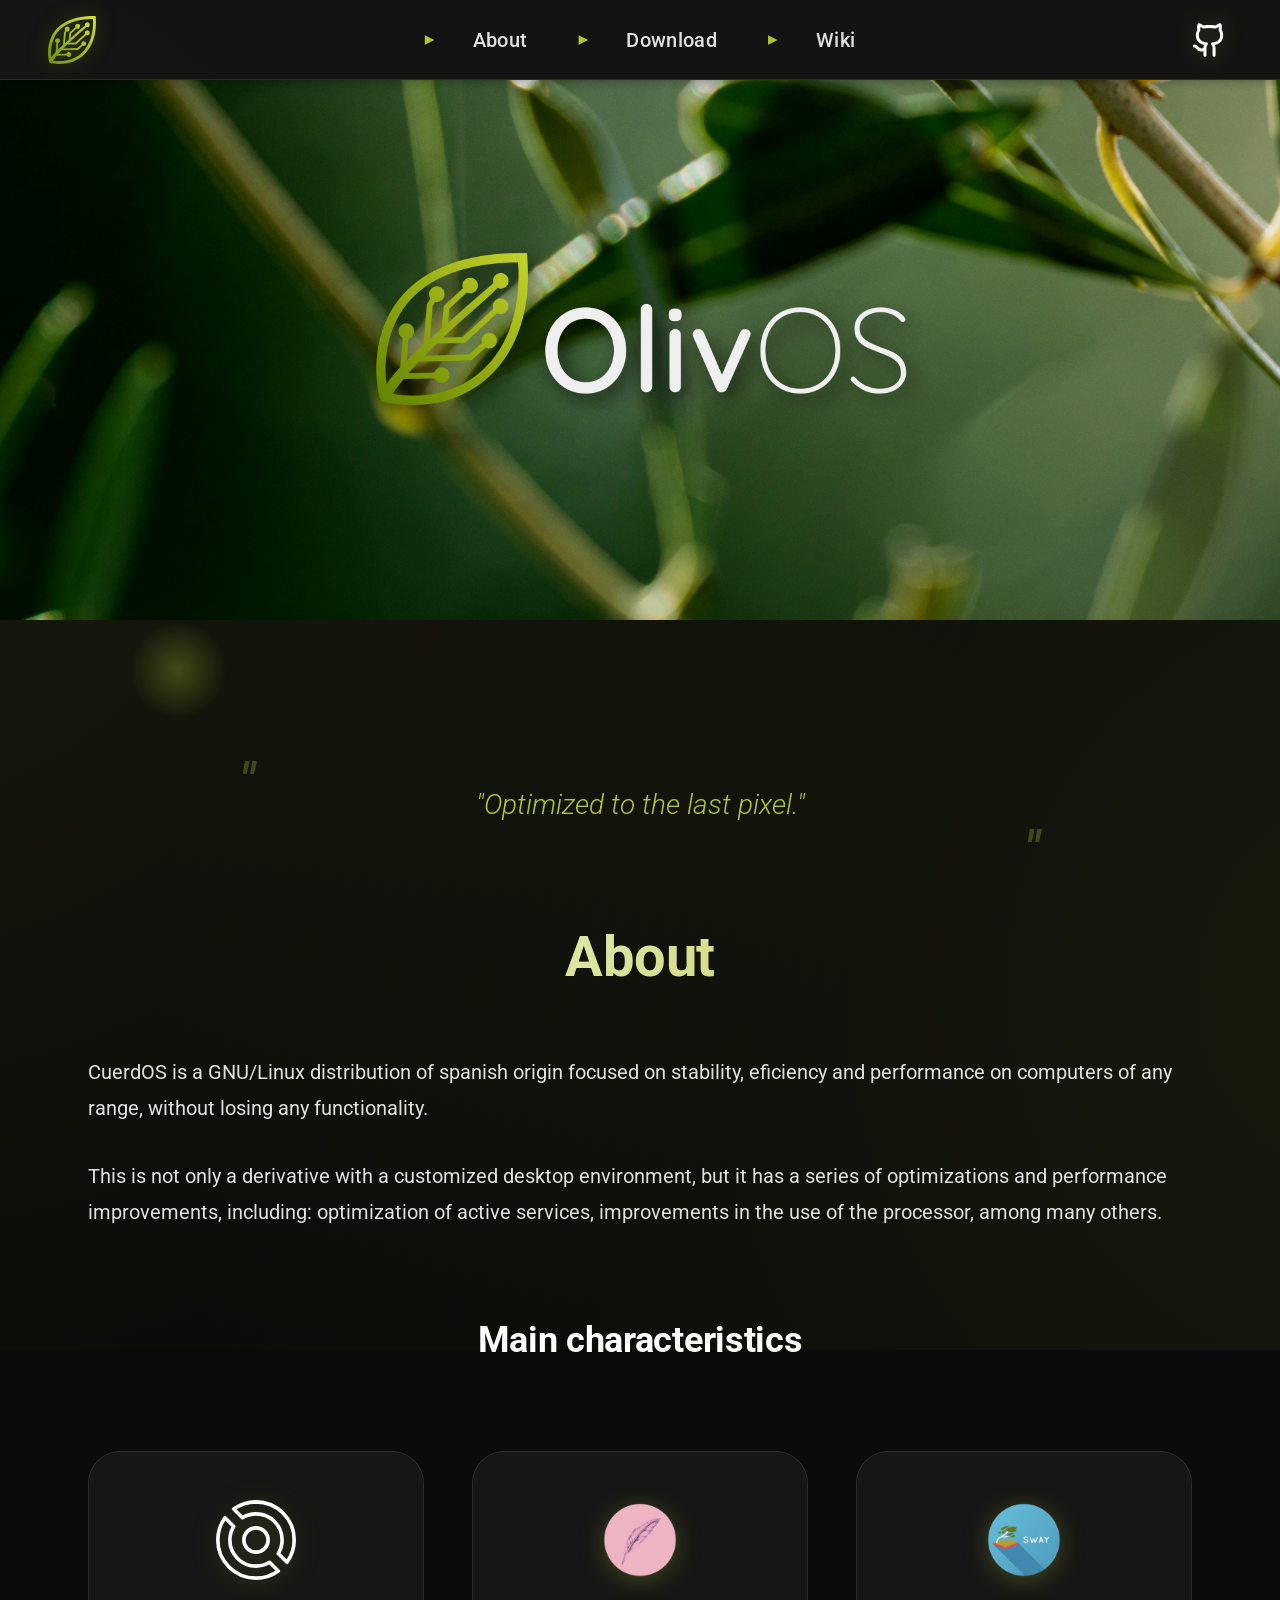
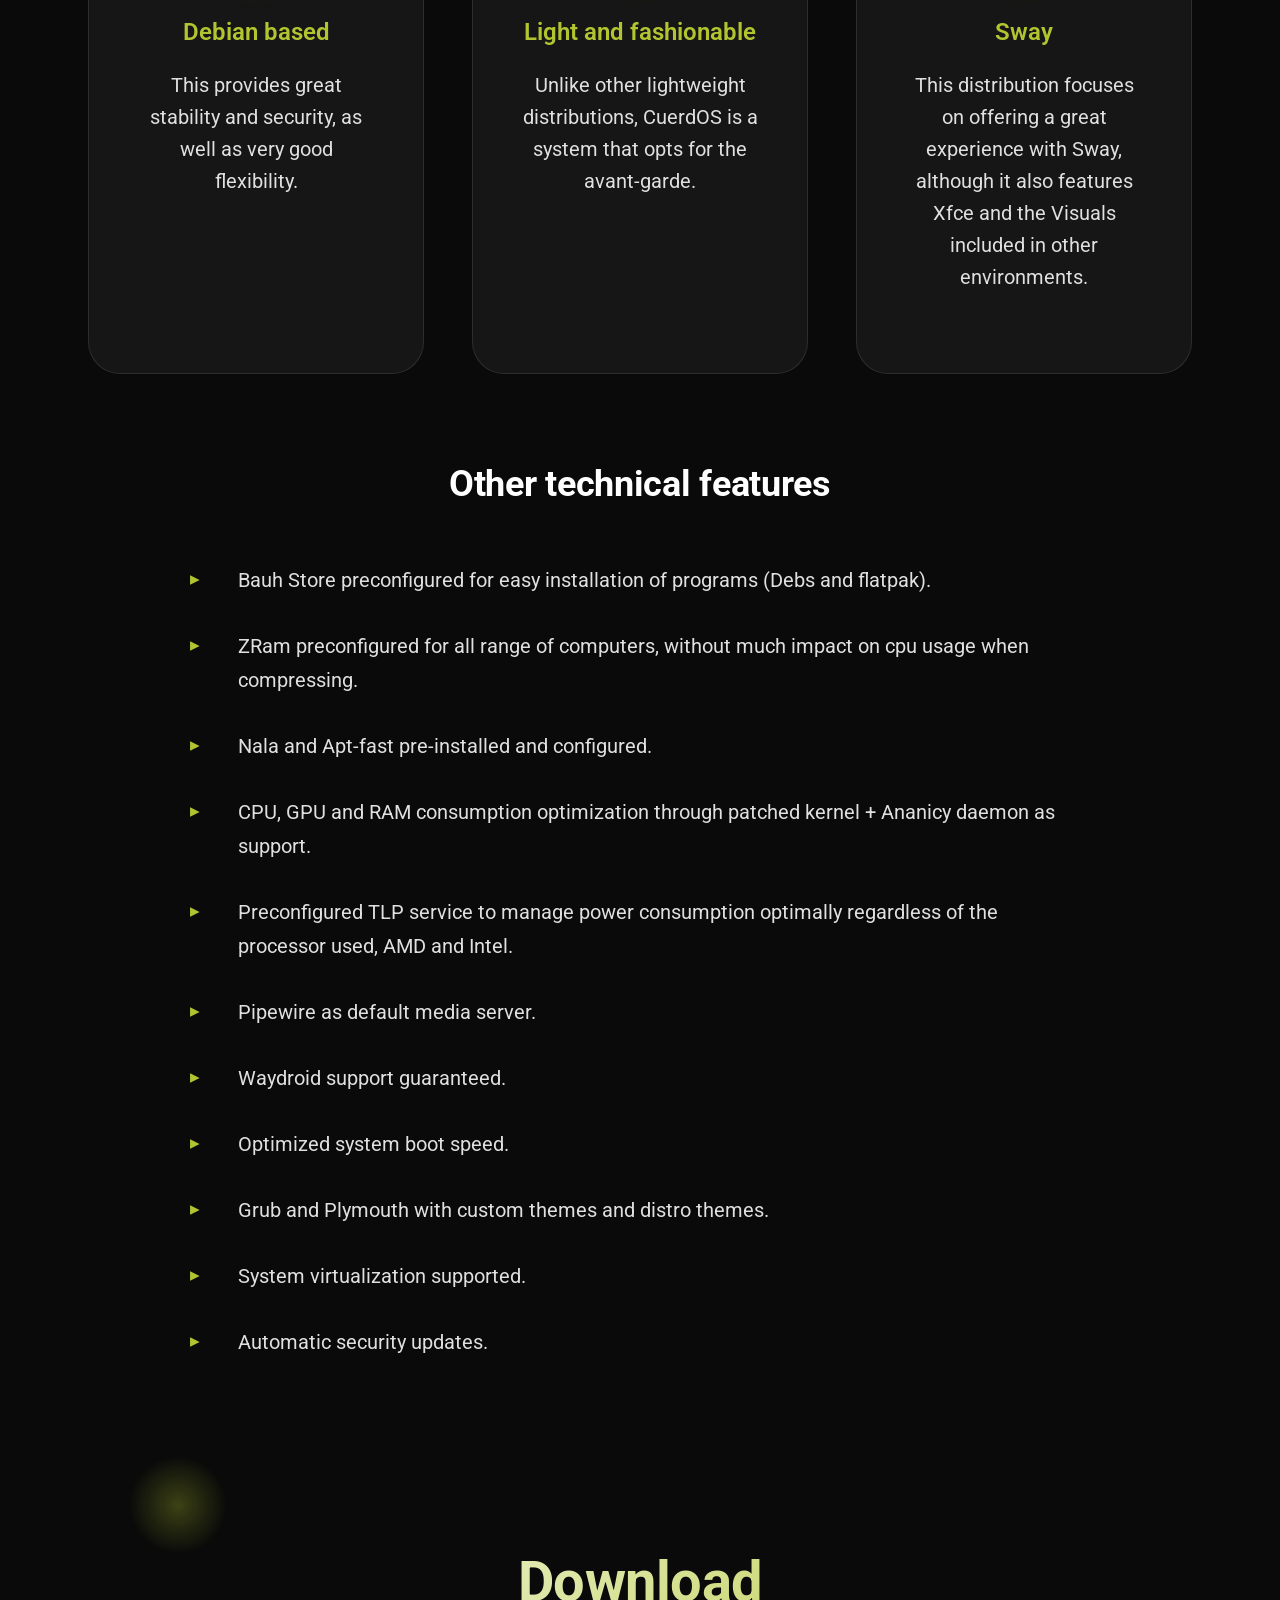
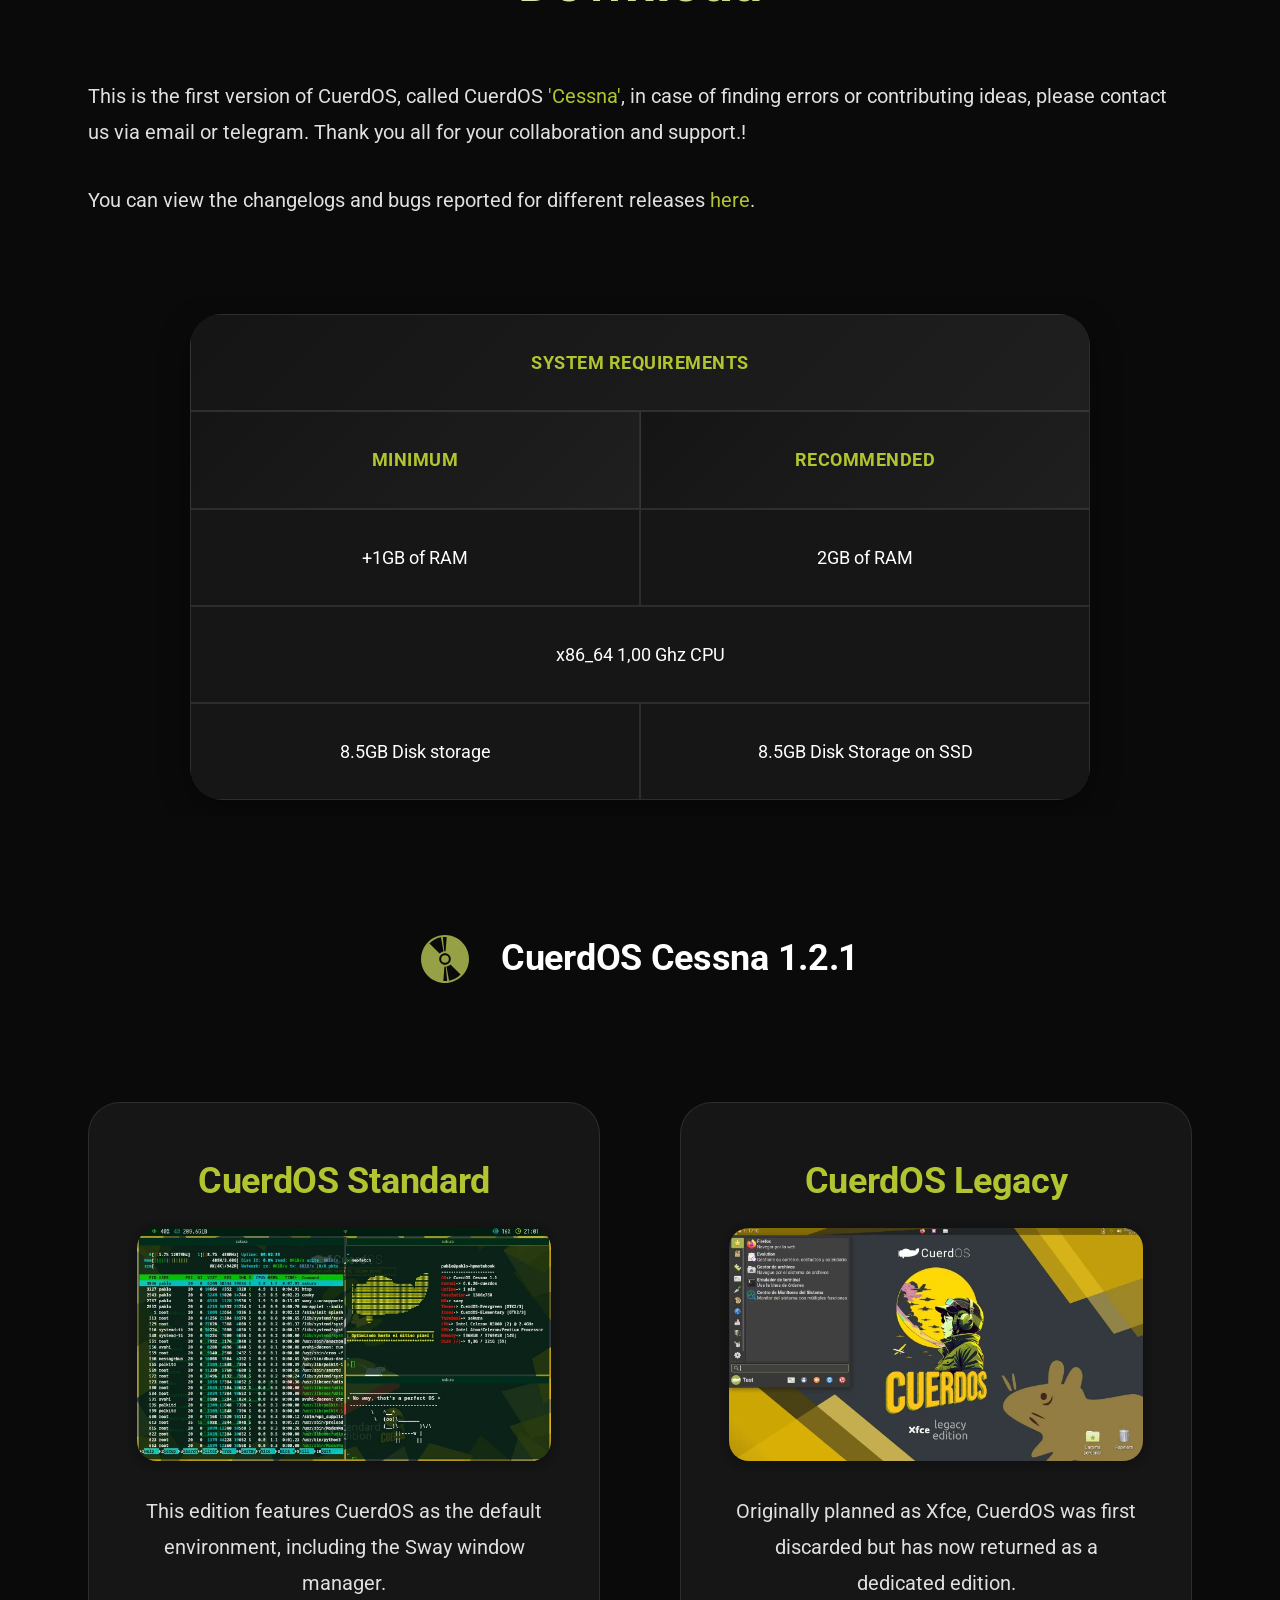
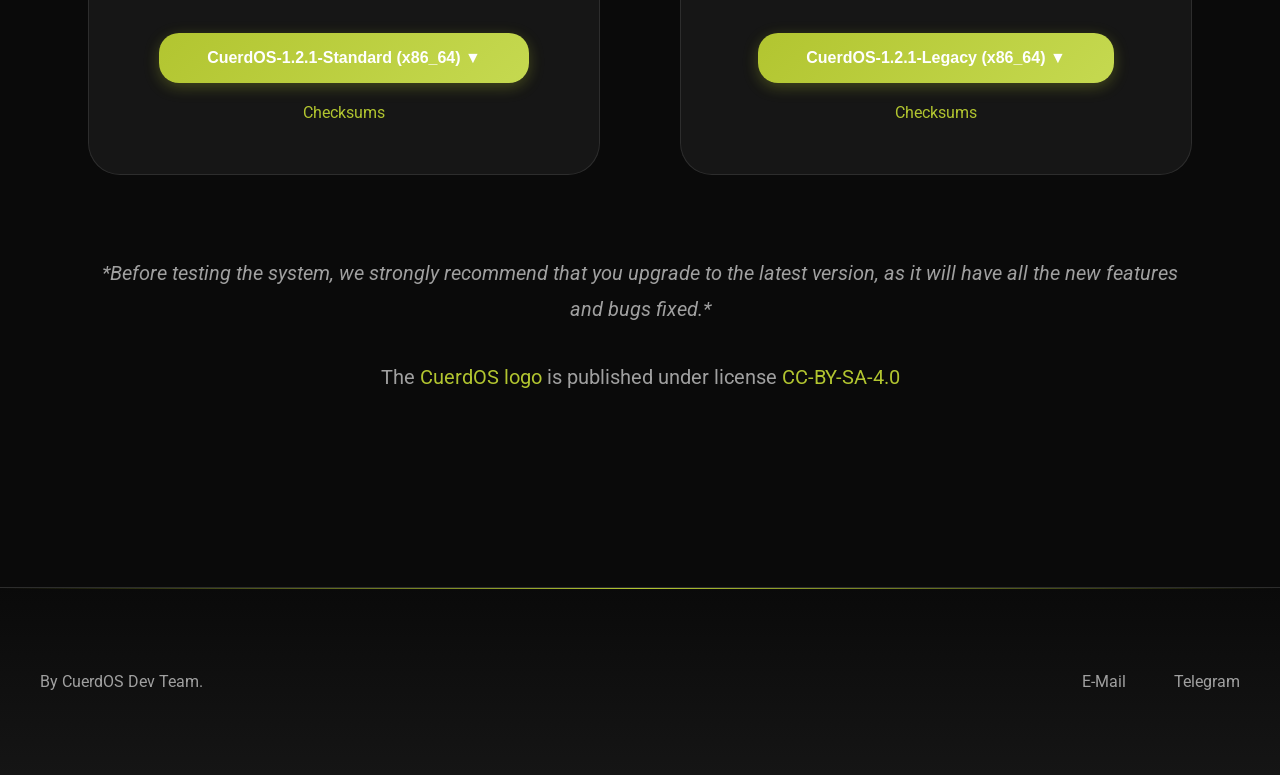
==== index.html @ 483a82d9 "first commit" ====
<!DOCTYPE html>
<html lang="en">
<head>
    <meta charset="utf-8">
    <meta name="viewport" content="width=device-width, initial-scale=1.0">
    <title>CuerdOS - Optimized to the last pixel</title>
    <meta name="description" content="CuerdOS: Distribución GNU/Linux enfocada en estabilidad, eficiencia y rendimiento">
    <link rel="icon" href="images/cuerdos_logo.webp" type="image/webp"/>
    <link rel="preconnect" href="https://fonts.googleapis.com">
    <link rel="preconnect" href="https://fonts.gstatic.com" crossorigin>
    <link rel="preload" href="https://fonts.googleapis.com/css2?family=Roboto:wght@300;400;500;700&display=swap" as="style">
	<link rel="stylesheet" href="style.css">
	<link rel="stylesheet" href="https://fonts.googleapis.com/css2?family=Roboto:wght@300;400;500;700&display=swap">
    <script src="translations.js"></script>
    <script src="https://itszariep.github.io/SJTSW/sjtsw.js"></script>
</head>
<body>
    <!-- Navegación -->
    <nav class="navbar" role="navigation" aria-label="Main navigation">
        <div class="navbar-container">
            <img src="images/olivos-logo.svg" 
                 alt="OlivOS Logo" 
                 class="nav-logo"
                 onclick="window.scrollTo({ top: 0, behavior: 'smooth' })">
            
            <ul class="nav-menu">
                <li><a id="str-menu-about" href="#acerca" class="nav-link">About</a></li>
                <li><a id="str-menu-download" href="#descarga" class="nav-link">Download</a></li>
                <li><a id="str-menu-wiki" href="https://cuerdoswiki.blogspot.com/" class="nav-link">Wiki</a></li>
            </ul>

            <img src="images/github.svg" 
                 alt="GitHub" 
                 class="nav-logo"
                 onclick="window.location.href='https://github.com/CuerdOS'">
        </div>
    </nav>

    <!-- Hero -->
    <img src="images/olivos-hero.png" 
         alt="CuerdOS Cessna" 
         class="hero"
         loading="eager">

    <!-- About Section -->
    <section id="acerca" class="section">
        <div class="container">
            <p id="str-slogan" class="slogan">
                "Optimized to the last pixel."
            </p>
            
            <h1 id="str-title-about">About</h1>
            
            <p id="str-content-about-1">CuerdOS is a GNU/Linux distribution of spanish origin focused on stability, eficiency and performance on computers of any range, without losing any functionality.</p>
            
            <p id="str-content-about-2">This  is not only a derivative with a customized desktop environment, but it has a series of optimizations and performance improvements, including: optimization of active services, improvements in the use of the processor, among many others.</p>

            <h2 id="str-title-features" style="margin-top: var(--spacing-xl);">Main characteristics</h2>
            
            <div class="features-grid">
                <div class="feature-card fade-in">
                    <img src="images/void.svg" alt="Debian logo" loading="lazy">
                    <h3 id="str-title-feature-1">Debian based</h3>
                    <p id="str-content-feature-1">This provides great stability and security, as well as very good flexibility.</p>
                </div>
                
                <div class="feature-card fade-in">
                    <img src="images/vanguardia.webp" alt="Vanguardia" loading="lazy">
                    <h3 id="str-title-feature-2">Light and fashionable</h3>
                    <p id="str-content-feature-2">Unlike other lightweight distributions, CuerdOS is a system that opts for the avant-garde.</p>
                </div>
                
                <div class="feature-card fade-in">
                    <img src="images/sway.webp" alt="Sway" loading="lazy">
                    <h3 id="str-title-feature-3">Sway</h3>
                    <p id="str-content-feature-3">This distribution focuses on offering a great experience with Sway, although it also features Xfce and the Visuals included in other environments.</p>
                </div>
            </div>

            <h2 id="str-title-otherfeatures" style="margin-top: var(--spacing-xl);">Other technical features</h2>
            <ul style="max-width: 900px; margin: 0 auto;">
                <li id="str-content-otherfeatures-1">Bauh Store preconfigured for easy installation of programs (Debs and flatpak).</li>
                <li id="str-content-otherfeatures-2">ZRam preconfigured for all range of computers, without much impact on cpu usage when compressing.</li>
                <li id="str-content-otherfeatures-3">Nala and Apt-fast pre-installed and configured.</li>
                <li id="str-content-otherfeatures-4">CPU, GPU and RAM consumption optimization through patched kernel + Ananicy daemon as support.</li>
                <li id="str-content-otherfeatures-5">Preconfigured TLP service to manage power consumption optimally regardless of the processor used, AMD and Intel.</li>
                <li id="str-content-otherfeatures-6">Pipewire as default media server.</li>
                <li id="str-content-otherfeatures-7">Waydroid support guaranteed.</li>
                <li id="str-content-otherfeatures-8">Optimized system boot speed.</li>
                <li id="str-content-otherfeatures-10">Grub and Plymouth with custom themes and distro themes.</li>
                <li id="str-content-otherfeatures-11">System virtualization supported.</li>
                <li id="str-content-otherfeatures-12">Automatic security updates.</li>
            </ul>
        </div>
    </section>

    <!-- Download Section -->
    <section id="descarga" class="section">
        <div class="container">
            <h1 id="str-title-download">Download</h1>
            
            <p id="str-content-download-1">This is the first version of CuerdOS, called CuerdOS <a href="https://es.wikipedia.org/wiki/Cessna" class="text-accent">'Cessna'</a>, in case of finding errors or contributing ideas, please contact us via email or telegram. Thank you all for your collaboration and support.!</p>
            
            <p id="str-content-download-2">You can view the changelogs and bugs reported for different releases <a href="changelog.html" class="text-accent">here</a>.</p>

            <div class="table-container">
                <table>
                    <thead>
                        <tr>
                            <th id="str-title-tabletitle" colspan="2">System Requirements</th>
                        </tr>
                        <tr>
                            <th id="str-tabletitle-minimum">Minimum</th>
                            <th id="str-tabletitle-recommended">Recommended</th>
                        </tr>
                    </thead>
                    <tbody>
                        <tr>
                            <td id="str-tablecontent-minram">+1GB of RAM</td>
                            <td id="str-tablecontent-recram">2GB of RAM</td>
                        </tr>
                        <tr>
                            <td id="str-tablecontent-mincpu" colspan="2">x86_64 1,00 Ghz CPU</td>
                        </tr>
                        <tr>
                            <td id="str-tablecontent-mindisk">8.5GB Disk storage</td>
                            <td id="str-tablecontent-recdisk">8.5GB Disk Storage on SSD</td>
                        </tr>
                    </tbody>
                </table>
            </div>

            <div class="section-header">
                <img src="images/iso.svg" alt="ISO icon">
                <h2 style="margin: 0;">CuerdOS Cessna 1.2.1</h2>
            </div>

            <div class="downloads-grid">
                <div class="download-card fade-in">
                    <h2 id="str-title-downloadlink-1">CuerdOS Standard</h2>
                    <img src="images/cuerdos-standard.webp" alt="CuerdOS Standard screenshot" loading="lazy">
                    <p id="str-content-downloadlink-1">This edition features CuerdOS as the default environment, including the Sway window manager.</p>
                    <div class="dropdown">
                        <button class="btn">CuerdOS-1.2.1-Standard (x86_64) ▼</button>
                        <div class="dropdown-content">
                            <a href="https://sourceforge.net/projects/cuerdos/files/stable/standard/CuerdOS-1.2.1-Standard_amd64.iso/download">⭐ Sourceforge ⭐</a>
                            <a href="https://archive.org/download/cuerd-os-1.2.1-standard-amd-64/CuerdOS-1.2.1-Standard_amd64.iso">Archive</a>
                            <a href="https://archive.org/download/cuerd-os-1.2.1-standard-amd-64/cuerd-os-1.2.1-standard-amd-64_archive.torrent">Torrent</a>
                        </div>
                    </div>
                    <div style="margin-top: var(--spacing-sm);">
                        <a href="checksums/standard-hash.txt" class="text-accent">Checksums</a>
                    </div>
                </div>
                
                <div class="download-card fade-in">
                    <h2 id="str-title-downloadlink-2">CuerdOS Legacy</h2>
                    <img src="images/cuerdos-legacy.webp" alt="CuerdOS Legacy screenshot" loading="lazy">
                    <p id="str-content-downloadlink-2">Originally planned as Xfce, CuerdOS was first discarded but has now returned as a dedicated edition.</p>
                    <div class="dropdown">
                        <button class="btn">CuerdOS-1.2.1-Legacy (x86_64) ▼</button>
                        <div class="dropdown-content">
                            <a href="https://sourceforge.net/projects/cuerdos/files/stable/legacy/CuerdOS-1.2.1-Legacy_amd64.iso/download">⭐ Sourceforge ⭐</a>
                            <a href="https://archive.org/download/cuerd-os-1.2.1-legacy-amd-64/CuerdOS-1.2.1-Legacy_amd64.iso">Archive</a>
                            <a href="https://archive.org/download/cuerd-os-1.2.1-legacy-amd-64/cuerd-os-1.2.1-legacy-amd-64_archive.torrent">Torrent</a>
                        </div>
                    </div>
                    <div style="margin-top: var(--spacing-sm);">
                        <a href="checksums/legacy-hash.txt" class="text-accent">Checksums</a>
                    </div>
                </div>
            </div>
			
            <p id="str-subtitle-upgradewarning" class="text-center" style="font-style: italic; color: var(--text-tertiary); margin-top: var(--spacing-lg);">
                *Before testing the system, we strongly recommend that you upgrade to the latest version, as it will have all the new features and bugs fixed.*
            </p>
            
            <p id="str-subtitle-logolicense" class="text-center" style="color: var(--text-tertiary); margin-top: var(--spacing-md);">
                The <a href="https://github.com/CuerdOS/logo" class="text-accent">CuerdOS logo</a> is published under license <a href="https://creativecommons.org/licenses/by-sa/4.0/" class="text-accent">CC-BY-SA-4.0</a>
            </p>
        </div>
    </section>

    <!-- Footer -->
    <footer>
        <div class="footer-content">
            <span id="str-credits">By CuerdOS Dev Team.</span>
            <div class="footer-links">
                <a href="mailto:cuerdoslinux@proton.me">E-Mail</a>
                <a href="https://t.me/+GibSWjFc89Q2ODU8">Telegram</a>
            </div>
        </div>
    </footer>

    <script>SJTSW_TranslatePage();</script>
</body>
</html>
---- style.css ----
/* Variables CSS modernas */
:root {
	--spacing-xs: 0.5rem;
	--spacing-sm: 1rem;
	--spacing-md: 2rem;
	--spacing-lg: 3rem;
	--spacing-xl: 5rem;
	--radius-sm: 0.625rem;
	--radius-md: 1.25rem;
	--radius-lg: 2rem;
	--transition-fast: 200ms cubic-bezier(0.4, 0, 0.2, 1);
	--transition-medium: 400ms cubic-bezier(0.4, 0, 0.2, 1);
	--transition-slow: 600ms cubic-bezier(0.4, 0, 0.2, 1);
	--nav-height: 80px;
	--glow-color: rgba(169, 182, 80, 0.4);

	/* Colores principales */
	--bg-primary: #0a0a0a;
	--bg-secondary: #151515;
	--bg-tertiary: #1f1f1f;
	--bg-card: rgba(30, 30, 30, 0.6);
	--text-primary: #ffffff;
	--text-secondary: #e0e0e0;
	--text-tertiary: #a0a0a0;
	--accent-primary: #b2c530;
	--accent-hover: #c5d950;
	--accent-glow: rgba(178, 197, 48, 0.3);
	--border-color: rgba(255, 255, 255, 0.1);
	--shadow-sm: 0 2px 10px rgba(0, 0, 0, 0.3);
	--shadow-md: 0 8px 30px rgba(0, 0, 0, 0.4);
	--shadow-lg: 0 20px 60px rgba(0, 0, 0, 0.5);
}

/* Reset y base */
*, *::before, *::after {
	box-sizing: border-box;
	margin: 0;
	padding: 0;
}

body {
	font-family: 'Roboto', system-ui, -apple-system, sans-serif;
	background-color: var(--bg-primary);
	color: var(--text-primary);
	line-height: 1.7;
	overflow-x: hidden;
	-webkit-font-smoothing: antialiased;
	-moz-osx-font-smoothing: grayscale;
}

img {
	max-width: 100%;
	height: auto;
	display: block;
}

/* Efecto de gradiente animado de fondo */
body::before {
	content: '';
	position: fixed;
	top: -50%;
	left: -50%;
	width: 200%;
	height: 200%;
    background: radial-gradient(circle at 20% 50%, var(--accent-glow) 0%, transparent 50%),
                radial-gradient(circle at 80% 80%, var(--accent-glow) 0%, transparent 50%);
    animation: gradientShift 20s ease infinite;	z-index: -1;
	opacity: 0.3;
}

@keyframes gradientShift {
    0%, 100% {transform: translate(0, 0) rotate(0deg) scale(1.25);}
    33% {transform: translate(5%, -5%) rotate(120deg) scale(1.25);}
    66% {transform: translate(-5%, 5%) rotate(240deg) scale(1.25);}
}
/* Color principal en links */
a {
    color: var(--accent-primary);
    text-decoration: none; /* opcional, quita el subrayado */
    transition: color var(--transition-fast);
}

a:hover {
    color: var(--accent-hover);
}

/* Navegación moderna con glassmorphism */
.navbar {
	position: fixed;
	top: 0;
	left: 0;
	right: 0;
	height: var(--nav-height);
	background: rgba(21, 21, 21, 0.95);
	border-bottom: 1px solid var(--border-color);
	z-index: 10;
	box-shadow: var(--shadow-sm);
}

.navbar-container {
	height: 100%;
	max-width: 1400px;
	margin: 0 auto;
	padding: 0 clamp(1rem, 5vw, 3rem);
	display: flex;
	justify-content: space-between;
	align-items: center;
	gap: var(--spacing-md);
}

.nav-logo {
	width: 48px;
	height: 48px;
	cursor: pointer;
	transition: transform var(--transition-medium), filter var(--transition-fast);
	filter: drop-shadow(0 0 10px var(--accent-glow));
}

.nav-logo:hover {
	transform: scale(1.1) rotate(5deg);
	filter: drop-shadow(0 0 20px var(--accent-primary));
}

.nav-menu {
	display: flex;
	list-style: none;
	gap: clamp(1.5rem, 4vw, 3.75rem);
	align-items: center;
}

.nav-link {
	color: var(--text-secondary);
	text-decoration: none;
	font-weight: 500;
	font-size: clamp(1.25rem, 1.5vw, 1.125rem);
	position: relative;
	transition: color var(--transition-fast);
	letter-spacing: 0.3px;
}

.nav-link::after {
	content: '';
	position: absolute;
	bottom: -6px;
	left: 50%;
	width: 0;
	height: 2px;
	background: linear-gradient(90deg, var(--accent-primary), var(--accent-hover));
	transition: all var(--transition-medium);
	transform: translateX(-50%);
	box-shadow: 0 0 10px var(--accent-glow);
}

.nav-link:hover {
	color: var(--accent-primary);
}

.nav-link:hover::after {
	width: 100%;
}

/* Dropdown con animación suave */
.dropdown {
	position: relative;
}

.dropdown-content {
	position: absolute;
	top: calc(100% + 1rem);
	left: 50%;
	transform: translateX(-50%) translateY(-10px);
	min-width: 260px;
	background: rgba(30, 30, 30, 0.95);
	border: 1px solid var(--border-color);
	border-radius: var(--radius-md);
	opacity: 0;
	visibility: hidden;
	transition: all var(--transition-medium);
	box-shadow: var(--shadow-lg);
	overflow: hidden;
	z-index: 20;
}

.dropdown:hover .dropdown-content {
	opacity: 1;
	visibility: visible;
	transform: translateX(-50%) translateY(0);
}

.dropdown-content a {
	display: flex;
	align-items: center;
	gap: var(--spacing-xs);
	padding: var(--spacing-sm) var(--spacing-md);
	color: var(--text-secondary);
	text-decoration: none;
	transition: all var(--transition-fast);
	position: relative;
	overflow: hidden;
}

.dropdown-content a::before {
	content: '';
	position: absolute;
	left: 0;
	top: 0;
	height: 100%;
	width: 3px;
	background: var(--accent-primary);
	transform: scaleY(0);
	transition: transform var(--transition-fast);
}

.dropdown-content a:hover {
	background: rgba(178, 197, 48, 0.1);
	color: var(--accent-primary);
	padding-left: calc(var(--spacing-md) + 6px);
}

.dropdown-content a:hover::before {
	transform: scaleY(1);
}

/* Hero section con parallax */
.hero {
	margin-top: var(--nav-height);
	width: 100%;
	height: 60vh;
	object-fit: cover;
	filter: brightness(0.9) contrast(1.1);
	box-shadow: inset 0 -100px 100px -50px var(--bg-primary);
	position: relative;
}

/* Contenedor principal */
.container {
	max-width: 1200px;
	margin: 0 auto;
	padding: 0 clamp(1rem, 5vw, 3rem);
}

.section {
	padding: var(--spacing-xl) 0;
	position: relative;
}

/* Decorative elements */
.section::before {
	content: '';
	position: absolute;
	top: 0;
	left: 10%;
	width: 100px;
	height: 100px;
	background: radial-gradient(circle, var(--accent-glow) 0%, transparent 70%);
	border-radius: 50%;
	animation: float 6s ease-in-out infinite;
}

@keyframes float {
	0%, 100% { transform: translate(0, 0); }
	50% { transform: translate(30px, -30px); }
}

/* Tipografía fluida con efectos */
h1 {
	font-size: clamp(2.5rem, 6vw, 3.5rem);
	font-weight: 700;
	text-align: center;
	margin-bottom: var(--spacing-lg);
	background: linear-gradient(135deg, var(--text-primary), var(--accent-primary));
	-webkit-background-clip: text;
	-webkit-text-fill-color: transparent;
	background-clip: text;
	letter-spacing: -0.5px;
	position: relative;
	display: inline-block;
	width: 100%;
}

h2 {
	font-size: clamp(1.75rem, 4vw, 2.25rem);
	font-weight: 700;
	text-align: center;
	margin-bottom: var(--spacing-md);
	color: var(--text-primary);
	letter-spacing: -0.3px;
}

h3 {
	font-size: clamp(1.50rem, 3vw, 1.5rem);
	font-weight: 600;
	color: var(--text-primary);
}

p {
	font-size: clamp(1.25rem, 2vw, 1.125rem);
	margin-bottom: var(--spacing-md);
	color: var(--text-secondary);
	line-height: 1.8;
}

.text-center {
	text-align: center;
}

.text-accent {
	color: var(--accent-primary);
	position: relative;
	transition: color var(--transition-fast);
}

.text-accent:hover {
	color: var(--accent-hover);
	text-decoration: underline;
	text-decoration-color: var(--accent-primary);
	text-decoration-thickness: 2px;
	text-underline-offset: 4px;
}

/* Slogan destacado */
.slogan {
	font-size: clamp(1.25rem, 3vw, 1.75rem);
	font-style: italic;
	text-align: center;
	margin: var(--spacing-lg) auto;
	padding: var(--spacing-md);
	max-width: 800px;
	position: relative;
	color: var(--accent-primary);
	font-weight: 300;
}

.slogan::before,
.slogan::after {
	content: '"';
	font-size: 3rem;
	color: var(--accent-glow);
	position: absolute;
	font-weight: 700;
}

.slogan::before {
	top: -10px;
	left: 0;
}

.slogan::after {
	bottom: -30px;
	right: 0;
}

/* Features grid moderno con cards glassmorphism */
.features-grid {
	display: grid;
	grid-template-columns: repeat(auto-fit, minmax(280px, 1fr));
	gap: var(--spacing-lg);
	margin: var(--spacing-xl) 0;
}

.feature-card {
	padding: var(--spacing-lg);
	text-align: center;
	border-radius: var(--radius-lg);
	background: var(--bg-card);
	border: 1px solid var(--border-color);
	transition: all var(--transition-medium);
	position: relative;
	overflow: hidden;
}

.feature-card::before {
	content: '';
	position: absolute;
	top: 0;
	left: 0;
	right: 0;
	height: 4px;
	background: linear-gradient(90deg, var(--accent-primary), var(--accent-hover));
	transform: scaleX(0);
	transition: transform var(--transition-medium);
}

.feature-card:hover {
	transform: translateY(-10px) scale(1.02);
	box-shadow: var(--shadow-lg), 0 0 40px var(--accent-glow);
	border-color: var(--accent-primary);
}

.feature-card:hover::before {
	transform: scaleX(1);
}

.feature-card img {
	width: 80px;
	height: 80px;
	margin: 0 auto var(--spacing-md);
	filter: drop-shadow(0 4px 12px var(--accent-glow));
	transition: transform var(--transition-medium);
}

.feature-card:hover img {
	transform: scale(1.1) rotate(5deg);
}

.feature-card h3 {
	margin-bottom: var(--spacing-sm);
	color: var(--accent-primary);
}

.feature-card p {
	font-size: 1.15 rem;
	line-height: 1.6;
}

/* Lista con estilo */
ul {
	list-style: none;
	padding: 0;
}

ul li {
	padding: var(--spacing-sm) 0;
	padding-left: var(--spacing-lg);
	position: relative;
	color: var(--text-secondary);
	font-size: clamp(1.25rem, 2vw, 1.125rem);
	transition: color var(--transition-fast);
}

ul li::before {
	content: '▸';
	position: absolute;
	left: 0;
	color: var(--accent-primary);
	font-size: 1.2rem;
	transition: transform var(--transition-fast);
}

ul li:hover {
	color: var(--text-primary);
}

ul li:hover::before {
	transform: translateX(5px);
}

/* Botones modernos con efectos */
.btn {
	display: inline-flex;
	align-items: center;
	justify-content: center;
	gap: var(--spacing-xs);
	padding: var(--spacing-sm) var(--spacing-lg);
	background: linear-gradient(135deg, var(--accent-primary), var(--accent-hover));
	color: white;
	border: none;
	border-radius: var(--radius-md);
	font-weight: 700;
	font-size: 1rem;
	text-decoration: none;
	cursor: pointer;
	transition: all var(--transition-medium);
	box-shadow: 0 4px 15px var(--accent-glow);
	position: relative;
	overflow: hidden;
}

.btn::before {
	content: '';
	position: absolute;
	top: 50%;
	left: 50%;
	width: 0;
	height: 0;
	border-radius: 50%;
	background: rgba(255, 255, 255, 0.3);
	transform: translate(-50%, -50%);
	transition: width var(--transition-medium), height var(--transition-medium);
}

.btn:hover::before {
	width: 300px;
	height: 300px;
}

.btn:hover {
	transform: translateY(-3px);
	box-shadow: 0 8px 25px var(--accent-glow);
}

.btn:active {
	transform: translateY(-1px);
}

/* Tabla moderna */
.table-container {
	overflow-x: auto;
	margin: var(--spacing-xl) 0;
	padding: var(--spacing-sm);
}

table {
	width: 100%;
    table-layout: fixed;
	max-width: 900px;
	margin: 0 auto;
	border-collapse: separate;
	border-spacing: 0;
	border-radius: var(--radius-lg);
	overflow: hidden;
	box-shadow: var(--shadow-md);
	background: var(--bg-card);
}

th, td {
	padding: var(--spacing-md);
	text-align: center;
	border: 1px solid var(--border-color);
	font-size: 1.15rem;
}

th {
	background: linear-gradient(135deg, var(--bg-secondary), var(--bg-tertiary));
	font-weight: 700;
	color: var(--accent-primary);
	letter-spacing: 0.5px;
	text-transform: uppercase;
}

tbody tr {
	transition: background var(--transition-fast);
}

tbody tr:hover {
	background: rgba(178, 197, 48, 0.05);
}

/* Downloads grid con efecto hover impresionante */
.downloads-grid {
	display: grid;
	grid-template-columns: repeat(auto-fit, minmax(450px, 1fr));
	gap: var(--spacing-xl);
	margin: var(--spacing-xl) 0;
}

.download-card {
	text-align: center;
	border-radius: var(--radius-lg);
	overflow: visible;
	background: var(--bg-card);
	border: 1px solid var(--border-color);
	transition: all var(--transition-medium);
	padding: var(--spacing-lg);
	position: relative;
}

.download-card::after {
	content: '';
	position: absolute;
	inset: -2px;
	background: linear-gradient(45deg, var(--bg-tertiary), var(--accent-glow));
	border-radius: var(--radius-lg);
	opacity: 0;
	z-index: -1;
	transition: opacity var(--transition-medium);
}

.download-card:hover {
	transform: scale(1.03);
	box-shadow: var(--shadow-lg);
}

.download-card:hover::after {
	opacity: 1;
}

.download-card img {
	width: 100%;
	aspect-ratio: 16/9;
	object-fit: cover;
	margin-bottom: var(--spacing-md);
	border-radius: var(--radius-md);
	transition: transform var(--transition-medium);
	box-shadow: var(--shadow-sm);
}

.download-card:hover img {
	transform: scale(1.05);
}

.download-card h2 {
	margin-bottom: var(--spacing-sm);
	color: var(--accent-primary);
}

.download-card p {
	margin-bottom: var(--spacing-md);
	min-height: 60px;
}

/* Section header con icono */
.section-header {
	display: flex;
	align-items: center;
	justify-content: center;
	gap: var(--spacing-md);
	margin-bottom: var(--spacing-xl);
	padding: var(--spacing-md);
}

.section-header img {
	width: 48px;
	height: 48px;
	filter: invert(57%) sepia(61%) saturate(380%) hue-rotate(28deg) brightness(95%) contrast(84%);
	animation: pulse 3s ease-in-out infinite;
}

@keyframes pulse {
	0%, 100% { transform: scale(1); }
	50% { transform: scale(1.1); }
}

.section-header h2 {
	margin: 0;
}

/* Footer moderno */
footer {
	background: linear-gradient(to bottom, var(--bg-primary), var(--bg-secondary));
	color: var(--text-tertiary);
	padding: var(--spacing-xl) var(--spacing-md);
	margin-top: var(--spacing-xl);
	border-top: 1px solid var(--border-color);
	position: relative;
}

footer::before {
	content: '';
	position: absolute;
	top: 0;
	left: 0;
	right: 0;
	height: 1px;
	background: linear-gradient(90deg, transparent, var(--accent-primary), transparent);
}

.footer-content {
	max-width: 1200px;
	margin: 0 auto;
	display: flex;
	justify-content: space-between;
	align-items: center;
	flex-wrap: wrap;
	gap: var(--spacing-md);
}

.footer-links {
	display: flex;
	gap: var(--spacing-lg);
}

.footer-links a {
	color: var(--text-tertiary);
	text-decoration: none;
	transition: all var(--transition-fast);
	position: relative;
}

.footer-links a::after {
	content: '';
	position: absolute;
	bottom: -4px;
	left: 0;
	width: 0;
	height: 2px;
	background: var(--accent-primary);
	transition: width var(--transition-fast);
}

.footer-links a:hover {
	color: var(--accent-primary);
	transform: translateY(-2px);
}

.footer-links a:hover::after {
	width: 100%;
}

/* Responsive */
@media (max-width: 768px) {
	.nav-menu {
		gap: var(--spacing-sm);
	}

	.downloads-grid {
		grid-template-columns: 1fr;
	}

	.footer-content {
		flex-direction: column;
		text-align: center;
	}

	.hero {
		height: 40vh;
	}
}

/* Animaciones de entrada */
@keyframes fadeInUp {
	from {
		opacity: 0;
		transform: translateY(30px);
	}
	to {
		opacity: 1;
		transform: translateY(0);
	}
}

.fade-in {
	animation: fadeInUp 0.8s ease-out backwards;
}

.fade-in:nth-child(1) { animation-delay: 0.1s; }
.fade-in:nth-child(2) { animation-delay: 0.2s; }
.fade-in:nth-child(3) { animation-delay: 0.3s; }
.fade-in:nth-child(4) { animation-delay: 0.4s; }

/* Scroll smooth */
html {
	scroll-behavior: smooth;
}

/* Selection styling */
::selection {
	background: var(--accent-primary);
	color: white;
}
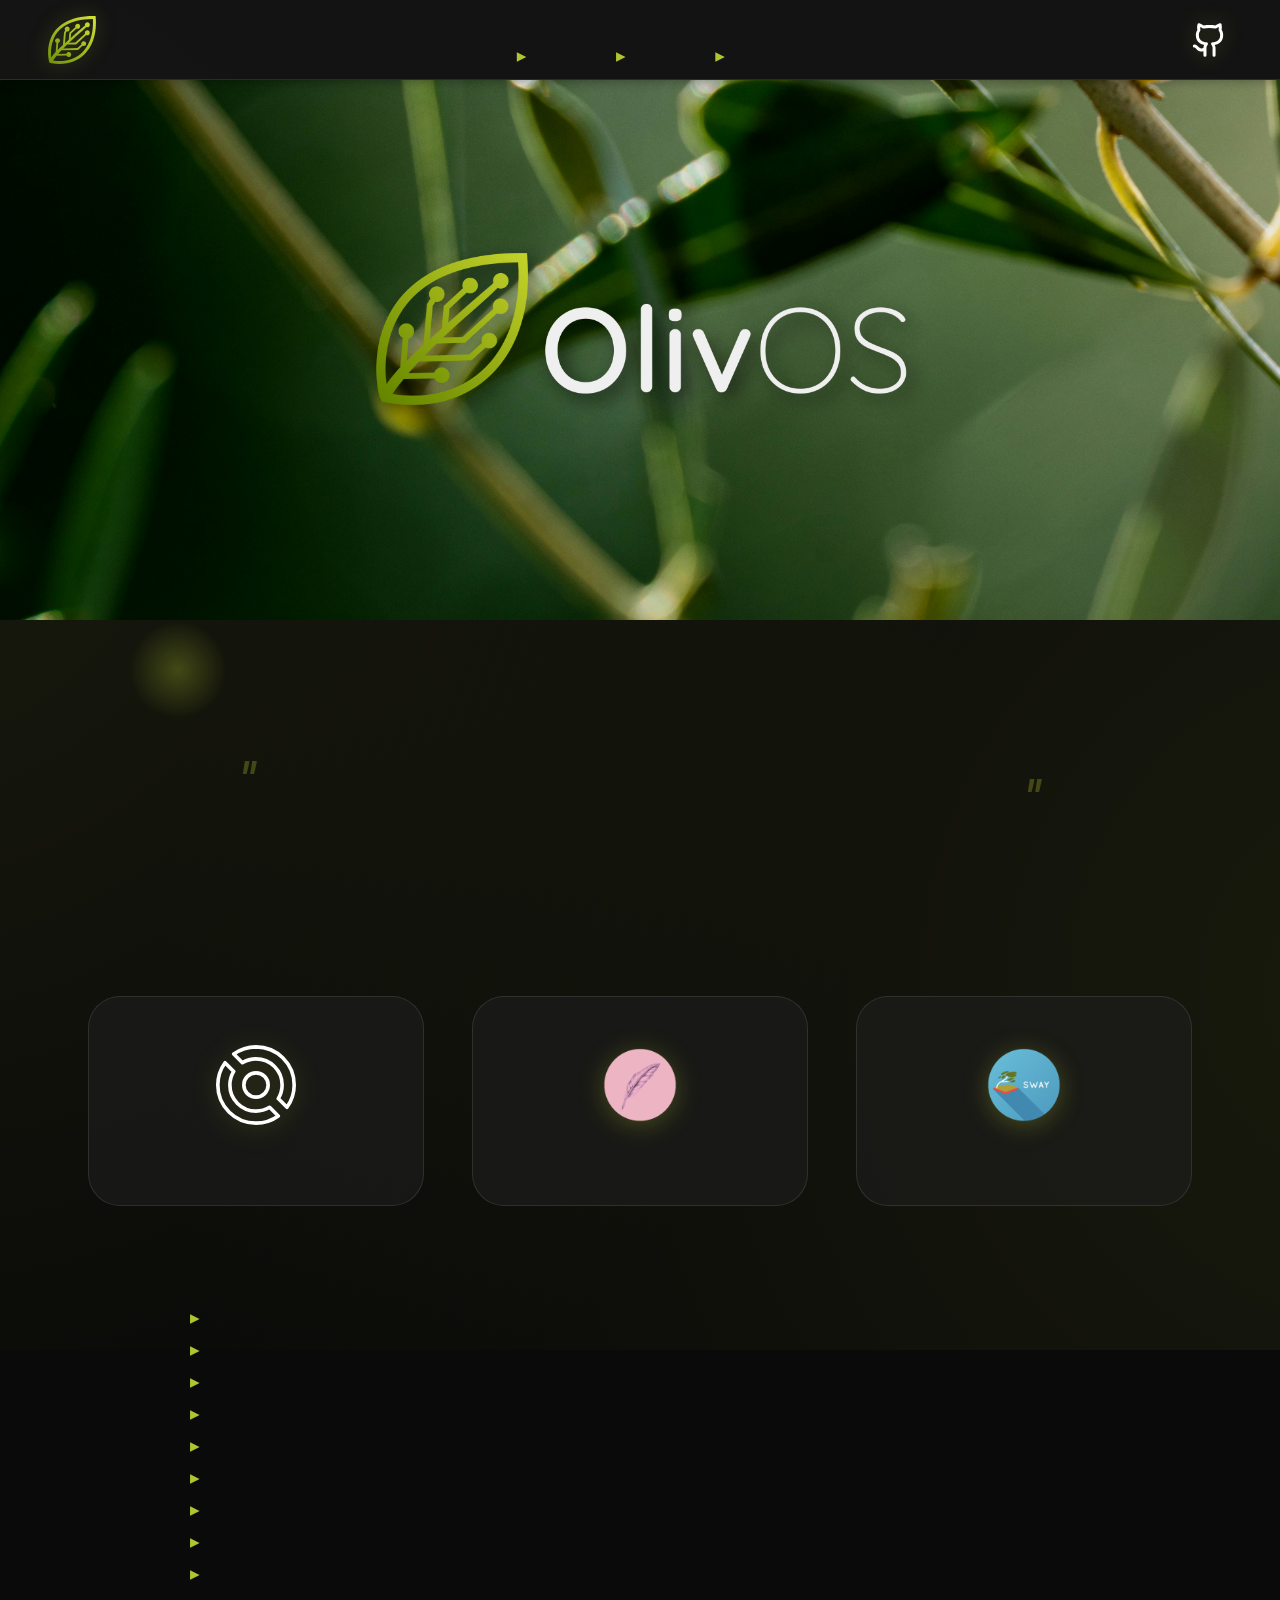
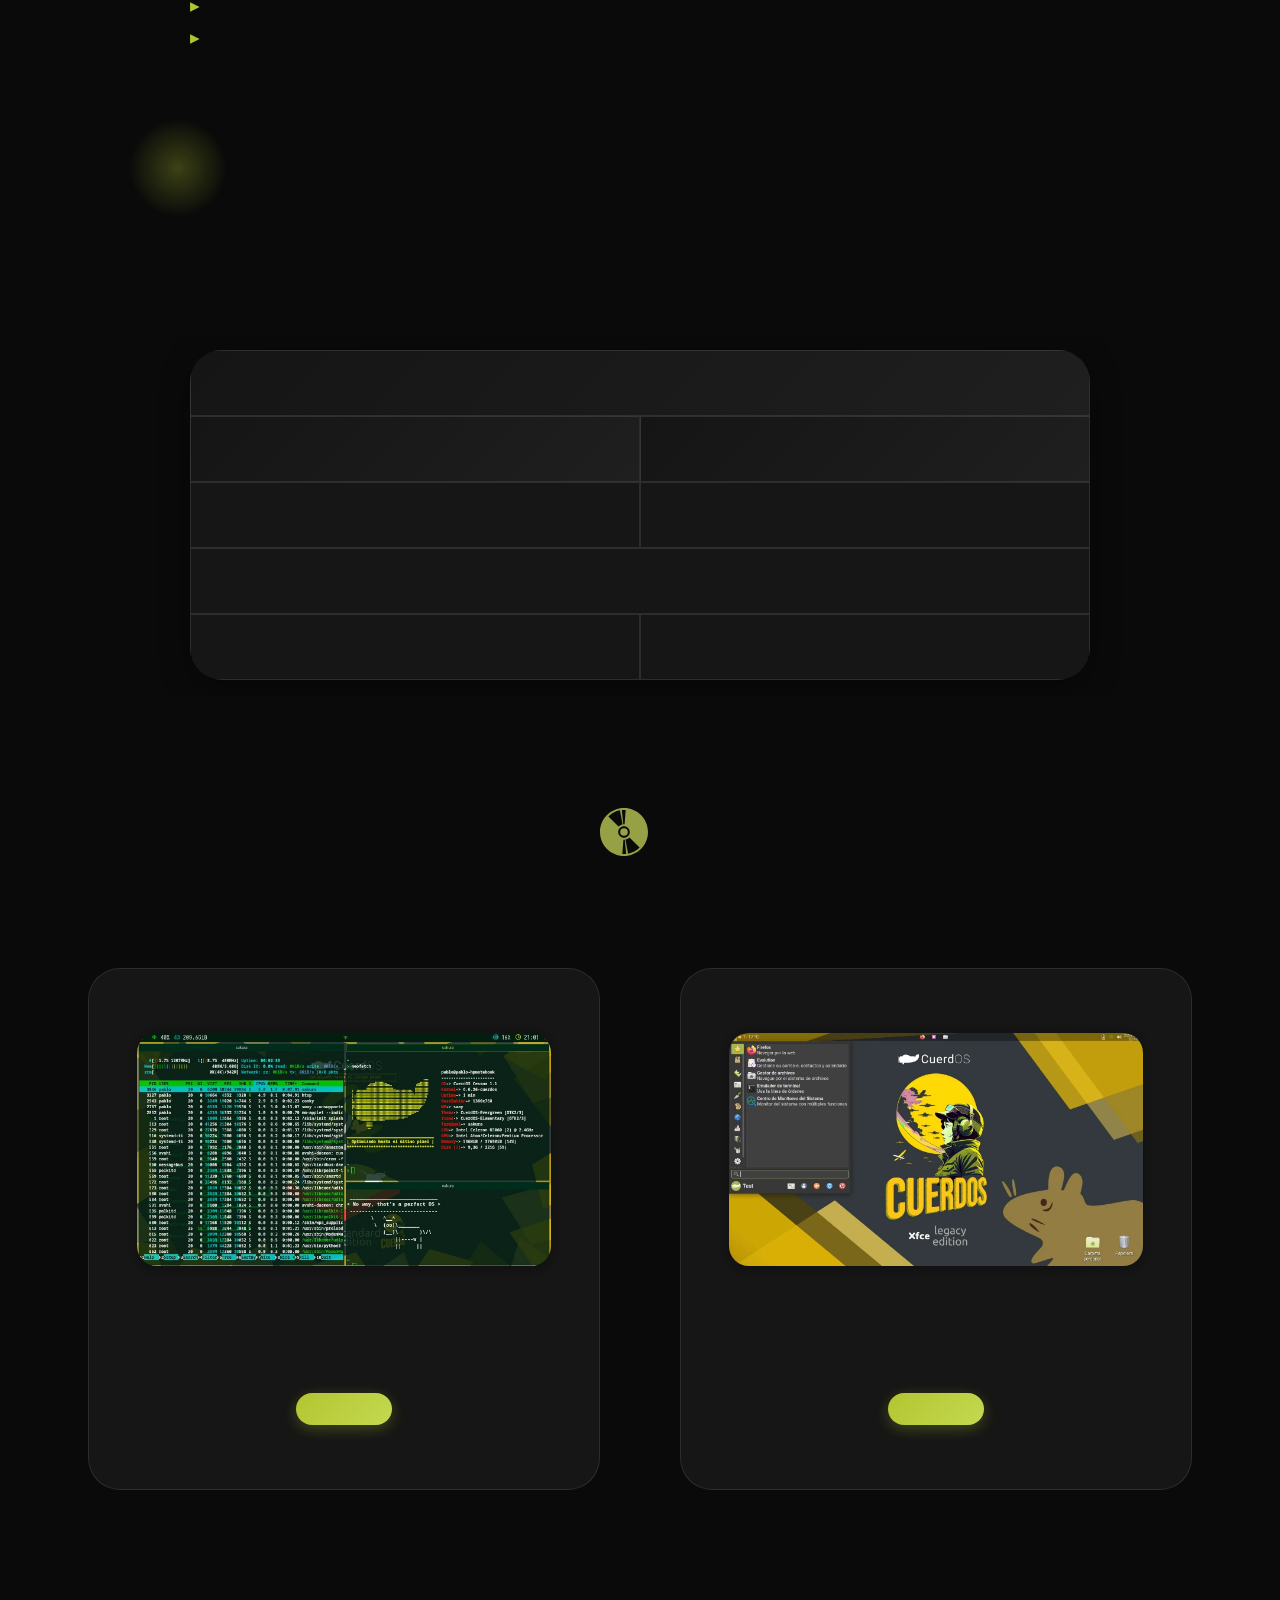
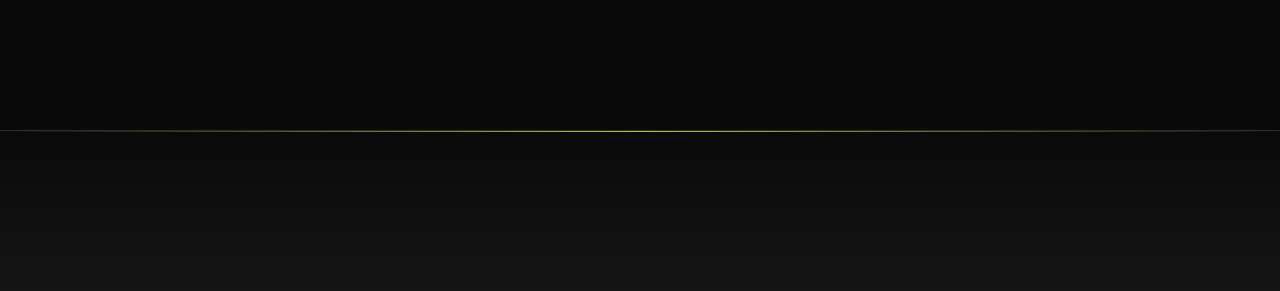
==== commit 0c7ddbb6: "Add files via upload" ====
--- a/index.html
+++ b/index.html
@@ -19,14 +19,14 @@
     <nav class="navbar" role="navigation" aria-label="Main navigation">
         <div class="navbar-container">
             <img src="images/olivos-logo.svg" 
-                 alt="OlivOS Logo" 
+                 alt="CuerdOS Logo" 
                  class="nav-logo"
                  onclick="window.scrollTo({ top: 0, behavior: 'smooth' })">
             
             <ul class="nav-menu">
-                <li><a id="str-menu-about" href="#acerca" class="nav-link">About</a></li>
-                <li><a id="str-menu-download" href="#descarga" class="nav-link">Download</a></li>
-                <li><a id="str-menu-wiki" href="https://cuerdoswiki.blogspot.com/" class="nav-link">Wiki</a></li>
+                <li><a id="str-menu-about" href="#acerca" class="nav-link"></a></li>
+                <li><a id="str-menu-download" href="#descarga" class="nav-link"></a></li>
+                <li><a id="str-menu-wiki" href="https://cuerdoswiki.blogspot.com/" class="nav-link"></a></li>
             </ul>
 
             <img src="images/github.svg" 
@@ -45,51 +45,49 @@
     <!-- About Section -->
     <section id="acerca" class="section">
         <div class="container">
-            <p id="str-slogan" class="slogan">
-                "Optimized to the last pixel."
-            </p>
+            <p id="str-slogan" class="slogan"></p>
             
-            <h1 id="str-title-about">About</h1>
+            <h1 id="str-title-about"></h1>
             
-            <p id="str-content-about-1">CuerdOS is a GNU/Linux distribution of spanish origin focused on stability, eficiency and performance on computers of any range, without losing any functionality.</p>
+            <p id="str-content-about-1"></p>
             
-            <p id="str-content-about-2">This  is not only a derivative with a customized desktop environment, but it has a series of optimizations and performance improvements, including: optimization of active services, improvements in the use of the processor, among many others.</p>
+            <p id="str-content-about-2"></p>
 
-            <h2 id="str-title-features" style="margin-top: var(--spacing-xl);">Main characteristics</h2>
+            <h2 id="str-title-features" style="margin-top: var(--spacing-xl);"></h2>
             
             <div class="features-grid">
                 <div class="feature-card fade-in">
                     <img src="images/void.svg" alt="Debian logo" loading="lazy">
-                    <h3 id="str-title-feature-1">Debian based</h3>
-                    <p id="str-content-feature-1">This provides great stability and security, as well as very good flexibility.</p>
+                    <h3 id="str-title-feature-1"></h3>
+                    <p id="str-content-feature-1"></p>
                 </div>
                 
                 <div class="feature-card fade-in">
                     <img src="images/vanguardia.webp" alt="Vanguardia" loading="lazy">
-                    <h3 id="str-title-feature-2">Light and fashionable</h3>
-                    <p id="str-content-feature-2">Unlike other lightweight distributions, CuerdOS is a system that opts for the avant-garde.</p>
+                    <h3 id="str-title-feature-2"></h3>
+                    <p id="str-content-feature-2"></p>
                 </div>
                 
                 <div class="feature-card fade-in">
                     <img src="images/sway.webp" alt="Sway" loading="lazy">
-                    <h3 id="str-title-feature-3">Sway</h3>
-                    <p id="str-content-feature-3">This distribution focuses on offering a great experience with Sway, although it also features Xfce and the Visuals included in other environments.</p>
+                    <h3 id="str-title-feature-3"></h3>
+                    <p id="str-content-feature-3"></p>
                 </div>
             </div>
 
-            <h2 id="str-title-otherfeatures" style="margin-top: var(--spacing-xl);">Other technical features</h2>
+            <h2 id="str-title-otherfeatures" style="margin-top: var(--spacing-xl);"></h2>
             <ul style="max-width: 900px; margin: 0 auto;">
-                <li id="str-content-otherfeatures-1">Bauh Store preconfigured for easy installation of programs (Debs and flatpak).</li>
-                <li id="str-content-otherfeatures-2">ZRam preconfigured for all range of computers, without much impact on cpu usage when compressing.</li>
-                <li id="str-content-otherfeatures-3">Nala and Apt-fast pre-installed and configured.</li>
-                <li id="str-content-otherfeatures-4">CPU, GPU and RAM consumption optimization through patched kernel + Ananicy daemon as support.</li>
-                <li id="str-content-otherfeatures-5">Preconfigured TLP service to manage power consumption optimally regardless of the processor used, AMD and Intel.</li>
-                <li id="str-content-otherfeatures-6">Pipewire as default media server.</li>
-                <li id="str-content-otherfeatures-7">Waydroid support guaranteed.</li>
-                <li id="str-content-otherfeatures-8">Optimized system boot speed.</li>
-                <li id="str-content-otherfeatures-10">Grub and Plymouth with custom themes and distro themes.</li>
-                <li id="str-content-otherfeatures-11">System virtualization supported.</li>
-                <li id="str-content-otherfeatures-12">Automatic security updates.</li>
+                <li id="str-content-otherfeatures-1"></li>
+                <li id="str-content-otherfeatures-2"></li>
+                <li id="str-content-otherfeatures-3"></li>
+                <li id="str-content-otherfeatures-4"></li>
+                <li id="str-content-otherfeatures-5"></li>
+                <li id="str-content-otherfeatures-6"></li>
+                <li id="str-content-otherfeatures-7"></li>
+                <li id="str-content-otherfeatures-8"></li>
+                <li id="str-content-otherfeatures-10"></li>
+                <li id="str-content-otherfeatures-11"></li>
+                <li id="str-content-otherfeatures-12"></li>
             </ul>
         </div>
     </section>
@@ -97,34 +95,34 @@
     <!-- Download Section -->
     <section id="descarga" class="section">
         <div class="container">
-            <h1 id="str-title-download">Download</h1>
+            <h1 id="str-title-download"></h1>
             
-            <p id="str-content-download-1">This is the first version of CuerdOS, called CuerdOS <a href="https://es.wikipedia.org/wiki/Cessna" class="text-accent">'Cessna'</a>, in case of finding errors or contributing ideas, please contact us via email or telegram. Thank you all for your collaboration and support.!</p>
+            <p id="str-content-download-1"></p>
             
-            <p id="str-content-download-2">You can view the changelogs and bugs reported for different releases <a href="changelog.html" class="text-accent">here</a>.</p>
+            <p id="str-content-download-2"></p>
 
             <div class="table-container">
                 <table>
                     <thead>
                         <tr>
-                            <th id="str-title-tabletitle" colspan="2">System Requirements</th>
+                            <th id="str-title-tabletitle" colspan="2"></th>
                         </tr>
                         <tr>
-                            <th id="str-tabletitle-minimum">Minimum</th>
-                            <th id="str-tabletitle-recommended">Recommended</th>
+                            <th id="str-tabletitle-minimum"></th>
+                            <th id="str-tabletitle-recommended"></th>
                         </tr>
                     </thead>
                     <tbody>
                         <tr>
-                            <td id="str-tablecontent-minram">+1GB of RAM</td>
-                            <td id="str-tablecontent-recram">2GB of RAM</td>
+                            <td id="str-tablecontent-minram"></td>
+                            <td id="str-tablecontent-recram"></td>
                         </tr>
                         <tr>
-                            <td id="str-tablecontent-mincpu" colspan="2">x86_64 1,00 Ghz CPU</td>
+                            <td id="str-tablecontent-mincpu" colspan="2"></td>
                         </tr>
                         <tr>
-                            <td id="str-tablecontent-mindisk">8.5GB Disk storage</td>
-                            <td id="str-tablecontent-recdisk">8.5GB Disk Storage on SSD</td>
+                            <td id="str-tablecontent-mindisk"></td>
+                            <td id="str-tablecontent-recdisk"></td>
                         </tr>
                     </tbody>
                 </table>
@@ -132,62 +130,58 @@
 
             <div class="section-header">
                 <img src="images/iso.svg" alt="ISO icon">
-                <h2 style="margin: 0;">CuerdOS Cessna 1.2.1</h2>
+                <h2 id="str-title-currentiso" margin: 0;></h2>
             </div>
 
             <div class="downloads-grid">
                 <div class="download-card fade-in">
-                    <h2 id="str-title-downloadlink-1">CuerdOS Standard</h2>
+                    <h2 id="str-title-downloadlink-1"></h2>
                     <img src="images/cuerdos-standard.webp" alt="CuerdOS Standard screenshot" loading="lazy">
-                    <p id="str-content-downloadlink-1">This edition features CuerdOS as the default environment, including the Sway window manager.</p>
+                    <p id="str-content-downloadlink-1"></p>
                     <div class="dropdown">
-                        <button class="btn">CuerdOS-1.2.1-Standard (x86_64) ▼</button>
+                        <button id="str-button-kdeiso" class="btn"></button>
                         <div class="dropdown-content">
-                            <a href="https://sourceforge.net/projects/cuerdos/files/stable/standard/CuerdOS-1.2.1-Standard_amd64.iso/download">⭐ Sourceforge ⭐</a>
-                            <a href="https://archive.org/download/cuerd-os-1.2.1-standard-amd-64/CuerdOS-1.2.1-Standard_amd64.iso">Archive</a>
-                            <a href="https://archive.org/download/cuerd-os-1.2.1-standard-amd-64/cuerd-os-1.2.1-standard-amd-64_archive.torrent">Torrent</a>
+                            <a id="str-link-alternative1p" href="https://sourceforge.net/projects/cuerdos/files/stable/standard/CuerdOS-1.2.1-Standard_amd64.iso/download"></a>
+                            <a id="str-link-alternative2p" href="https://archive.org/download/cuerd-os-1.2.1-standard-amd-64/CuerdOS-1.2.1-Standard_amd64.iso"></a>
+                            <a id="str-link-alternative3p" href="https://archive.org/download/cuerd-os-1.2.1-standard-amd-64/cuerd-os-1.2.1-standard-amd-64_archive.torrent"></a>
                         </div>
                     </div>
                     <div style="margin-top: var(--spacing-sm);">
-                        <a href="checksums/standard-hash.txt" class="text-accent">Checksums</a>
+                        <a id="str-link-checksump" href="checksums/standard-hash.txt" class="text-accent"></a>
                     </div>
                 </div>
                 
                 <div class="download-card fade-in">
-                    <h2 id="str-title-downloadlink-2">CuerdOS Legacy</h2>
+                    <h2 id="str-title-downloadlink-2"></h2>
                     <img src="images/cuerdos-legacy.webp" alt="CuerdOS Legacy screenshot" loading="lazy">
-                    <p id="str-content-downloadlink-2">Originally planned as Xfce, CuerdOS was first discarded but has now returned as a dedicated edition.</p>
+                    <p id="str-content-downloadlink-2"></p>
                     <div class="dropdown">
-                        <button class="btn">CuerdOS-1.2.1-Legacy (x86_64) ▼</button>
+                        <button id="str-button-lxqtiso" class="btn"></button>
                         <div class="dropdown-content">
-                            <a href="https://sourceforge.net/projects/cuerdos/files/stable/legacy/CuerdOS-1.2.1-Legacy_amd64.iso/download">⭐ Sourceforge ⭐</a>
-                            <a href="https://archive.org/download/cuerd-os-1.2.1-legacy-amd-64/CuerdOS-1.2.1-Legacy_amd64.iso">Archive</a>
-                            <a href="https://archive.org/download/cuerd-os-1.2.1-legacy-amd-64/cuerd-os-1.2.1-legacy-amd-64_archive.torrent">Torrent</a>
+                            <a id="str-link-alternative1l" href="https://sourceforge.net/projects/cuerdos/files/stable/legacy/CuerdOS-1.2.1-Legacy_amd64.iso/download"></a>
+                            <a id="str-link-alternative2l" href="https://archive.org/download/cuerd-os-1.2.1-legacy-amd-64/CuerdOS-1.2.1-Legacy_amd64.iso"></a>
+                            <a id="str-link-alternative3l" href="https://archive.org/download/cuerd-os-1.2.1-legacy-amd-64/cuerd-os-1.2.1-legacy-amd-64_archive.torrent"></a>
                         </div>
                     </div>
                     <div style="margin-top: var(--spacing-sm);">
-                        <a href="checksums/legacy-hash.txt" class="text-accent">Checksums</a>
+                        <a id="str-link-checksuml" href="checksums/legacy-hash.txt" class="text-accent"></a>
                     </div>
                 </div>
             </div>
 			
-            <p id="str-subtitle-upgradewarning" class="text-center" style="font-style: italic; color: var(--text-tertiary); margin-top: var(--spacing-lg);">
-                *Before testing the system, we strongly recommend that you upgrade to the latest version, as it will have all the new features and bugs fixed.*
-            </p>
+            <p id="str-subtitle-upgradewarning" class="text-center" style="font-style: italic; color: var(--text-tertiary); margin-top: var(--spacing-lg);"></p>
             
-            <p id="str-subtitle-logolicense" class="text-center" style="color: var(--text-tertiary); margin-top: var(--spacing-md);">
-                The <a href="https://github.com/CuerdOS/logo" class="text-accent">CuerdOS logo</a> is published under license <a href="https://creativecommons.org/licenses/by-sa/4.0/" class="text-accent">CC-BY-SA-4.0</a>
-            </p>
+            <p id="str-subtitle-logolicense" class="text-center" style="color: var(--text-tertiary); margin-top: var(--spacing-md);"></p>
         </div>
     </section>
 
     <!-- Footer -->
     <footer>
         <div class="footer-content">
-            <span id="str-credits">By CuerdOS Dev Team.</span>
+            <span id="str-credits"></span>
             <div class="footer-links">
-                <a href="mailto:cuerdoslinux@proton.me">E-Mail</a>
-                <a href="https://t.me/+GibSWjFc89Q2ODU8">Telegram</a>
+                <a id="str-link-email" href="mailto:cuerdoslinux@proton.me"></a>
+                <a id="str-link-telegram" href="https://t.me/+GibSWjFc89Q2ODU8"></a>
             </div>
         </div>
     </footer>
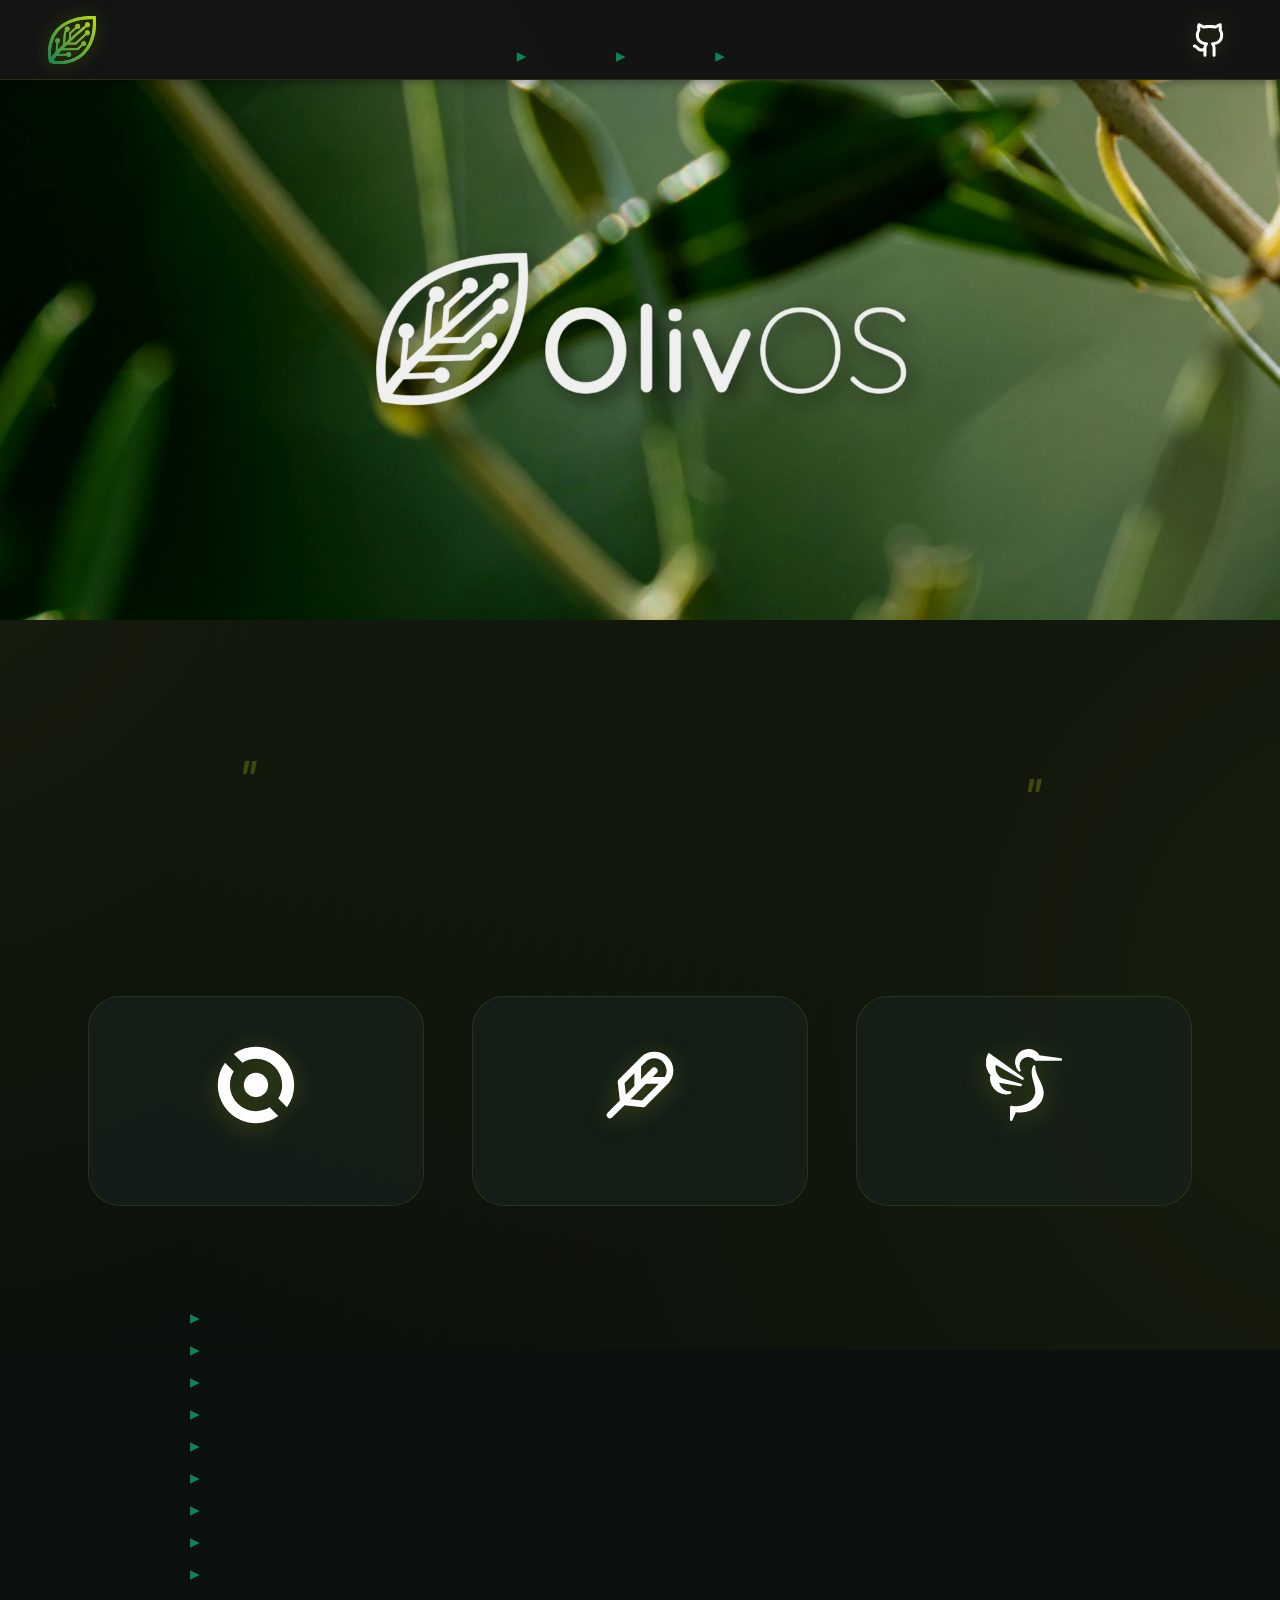
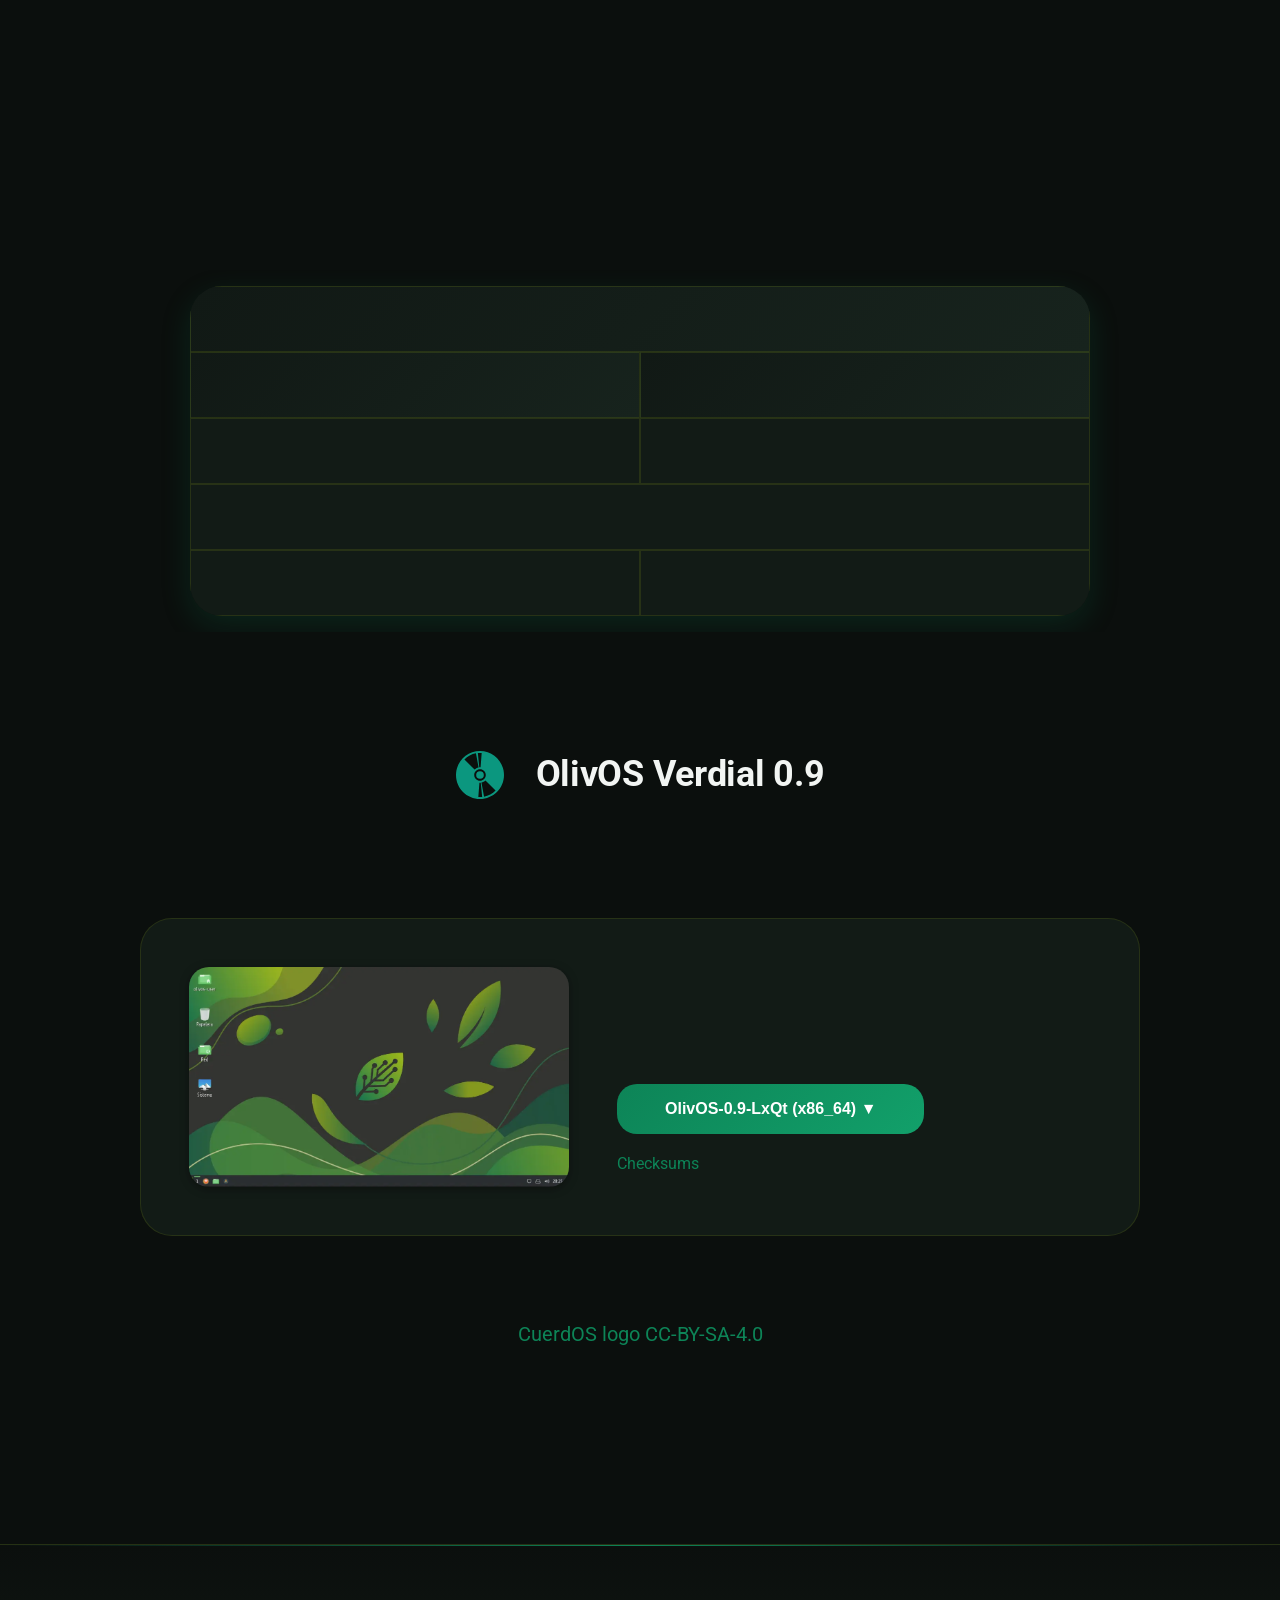
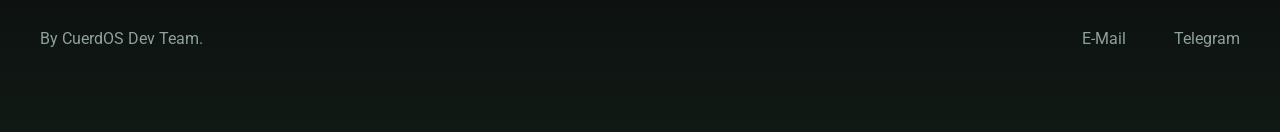
==== commit f14a8246: "web" ====
--- a/index.html
+++ b/index.html
@@ -3,79 +3,75 @@
 <head>
     <meta charset="utf-8">
     <meta name="viewport" content="width=device-width, initial-scale=1.0">
-    <title>CuerdOS - Optimized to the last pixel</title>
-    <meta name="description" content="CuerdOS: Distribución GNU/Linux enfocada en estabilidad, eficiencia y rendimiento">
+    <title></title>
+    <meta name="description" content="">
     <link rel="icon" href="images/cuerdos_logo.webp" type="image/webp"/>
     <link rel="preconnect" href="https://fonts.googleapis.com">
     <link rel="preconnect" href="https://fonts.gstatic.com" crossorigin>
     <link rel="preload" href="https://fonts.googleapis.com/css2?family=Roboto:wght@300;400;500;700&display=swap" as="style">
 	<link rel="stylesheet" href="style.css">
 	<link rel="stylesheet" href="https://fonts.googleapis.com/css2?family=Roboto:wght@300;400;500;700&display=swap">
-    <script src="translations.js"></script>
+    <script src="translations/index.js"></script>
     <script src="https://itszariep.github.io/SJTSW/sjtsw.js"></script>
 </head>
+
 <body>
-    <!-- Navegación -->
-    <nav class="navbar" role="navigation" aria-label="Main navigation">
+
+    <nav class="navbar" role="navigation" aria-label="">
         <div class="navbar-container">
-            <img src="images/olivos-logo.svg" 
-                 alt="CuerdOS Logo" 
-                 class="nav-logo"
+
+            <img src="images/olivos-logo.svg" alt="" class="nav-logo"
                  onclick="window.scrollTo({ top: 0, behavior: 'smooth' })">
-            
+
             <ul class="nav-menu">
                 <li><a id="str-menu-about" href="#acerca" class="nav-link"></a></li>
                 <li><a id="str-menu-download" href="#descarga" class="nav-link"></a></li>
-                <li><a id="str-menu-wiki" href="https://cuerdoswiki.blogspot.com/" class="nav-link"></a></li>
+                <li><a id="str-menu-wiki" href="wiki.html" class="nav-link"></a></li>
             </ul>
 
-            <img src="images/github.svg" 
-                 alt="GitHub" 
-                 class="nav-logo"
-                 onclick="window.location.href='https://github.com/CuerdOS'">
+            <img src="images/github.svg" alt="" class="nav-logo"
+                 onclick="window.location.href='https://github.com/PabloG-Dev'">
         </div>
     </nav>
 
-    <!-- Hero -->
-    <img src="images/olivos-hero.png" 
-         alt="CuerdOS Cessna" 
-         class="hero"
-         loading="eager">
+    <img src="images/olivos-hero.webp" alt="" class="hero" loading="eager">
 
-    <!-- About Section -->
     <section id="acerca" class="section">
         <div class="container">
+
             <p id="str-slogan" class="slogan"></p>
-            
+
             <h1 id="str-title-about"></h1>
-            
+
             <p id="str-content-about-1"></p>
-            
             <p id="str-content-about-2"></p>
 
             <h2 id="str-title-features" style="margin-top: var(--spacing-xl);"></h2>
-            
+
             <div class="features-grid">
+
                 <div class="feature-card fade-in">
-                    <img src="images/void.svg" alt="Debian logo" loading="lazy">
+                    <img src="images/void.svg" alt="" loading="lazy">
                     <h3 id="str-title-feature-1"></h3>
                     <p id="str-content-feature-1"></p>
                 </div>
-                
+
                 <div class="feature-card fade-in">
-                    <img src="images/vanguardia.webp" alt="Vanguardia" loading="lazy">
+                    <img src="images/pluma.svg" alt="" loading="lazy">
                     <h3 id="str-title-feature-2"></h3>
                     <p id="str-content-feature-2"></p>
                 </div>
-                
+
                 <div class="feature-card fade-in">
-                    <img src="images/sway.webp" alt="Sway" loading="lazy">
+                    <img src="images/lxqt.svg" alt="" loading="lazy">
                     <h3 id="str-title-feature-3"></h3>
                     <p id="str-content-feature-3"></p>
                 </div>
+
             </div>
 
             <h2 id="str-title-otherfeatures" style="margin-top: var(--spacing-xl);"></h2>
+
             <ul style="max-width: 900px; margin: 0 auto;">
                 <li id="str-content-otherfeatures-1"></li>
                 <li id="str-content-otherfeatures-2"></li>
@@ -85,20 +81,18 @@
                 <li id="str-content-otherfeatures-6"></li>
                 <li id="str-content-otherfeatures-7"></li>
                 <li id="str-content-otherfeatures-8"></li>
-                <li id="str-content-otherfeatures-10"></li>
-                <li id="str-content-otherfeatures-11"></li>
-                <li id="str-content-otherfeatures-12"></li>
+                <li id="str-content-otherfeatures-9"></li>
             </ul>
+
         </div>
     </section>
 
-    <!-- Download Section -->
     <section id="descarga" class="section">
         <div class="container">
+
             <h1 id="str-title-download"></h1>
-            
+
             <p id="str-content-download-1"></p>
-            
             <p id="str-content-download-2"></p>
 
             <div class="table-container">
@@ -112,6 +106,7 @@
                             <th id="str-tabletitle-recommended"></th>
                         </tr>
                     </thead>
+
                     <tbody>
                         <tr>
                             <td id="str-tablecontent-minram"></td>
@@ -129,59 +124,61 @@
             </div>
 
             <div class="section-header">
-                <img src="images/iso.svg" alt="ISO icon">
-                <h2 id="str-title-currentiso" margin: 0;></h2>
+                <img src="images/iso.svg" alt="">
+                <h2>OlivOS Verdial 0.9</h2>
             </div>
 
             <div class="downloads-grid">
+
                 <div class="download-card fade-in">
-                    <h2 id="str-title-downloadlink-1"></h2>
-                    <img src="images/cuerdos-standard.webp" alt="CuerdOS Standard screenshot" loading="lazy">
-                    <p id="str-content-downloadlink-1"></p>
-                    <div class="dropdown">
-                        <button id="str-button-kdeiso" class="btn"></button>
-                        <div class="dropdown-content">
-                            <a id="str-link-alternative1p" href="https://sourceforge.net/projects/cuerdos/files/stable/standard/CuerdOS-1.2.1-Standard_amd64.iso/download"></a>
-                            <a id="str-link-alternative2p" href="https://archive.org/download/cuerd-os-1.2.1-standard-amd-64/CuerdOS-1.2.1-Standard_amd64.iso"></a>
-                            <a id="str-link-alternative3p" href="https://archive.org/download/cuerd-os-1.2.1-standard-amd-64/cuerd-os-1.2.1-standard-amd-64_archive.torrent"></a>
+
+                    <img src="images/olivos-lqxt.webp" alt="" loading="lazy">
+
+                    <div class="download-content">
+
+                        <h2 id="str-title-downloadlink-1"></h2>
+
+                        <p id="str-content-downloadlink-1"></p>
+
+                        <div class="dropdown">
+                            <button class="btn">OlivOS-0.9-LxQt (x86_64) ▼</button>
+
+                            <div class="dropdown-content">
+                                <a href="https://sourceforge.net/projects/olivos/files/stable/standard/OlivOS-0.9-LxQt_amd64.iso/download">⭐ Sourceforge ⭐</a>
+                                <a href="https://archive.org/download/olivos-0.9-lxqt-amd-64/OlivOS-0.9-LxQt_amd64.iso">Archive</a>
+                                <a href="https://archive.org/download/olivos-0.9-lxqt-amd-64/olivos-0.9-lxqt-amd-64_archive.torrent">Torrent</a>
+                            </div>
                         </div>
-                    </div>
-                    <div style="margin-top: var(--spacing-sm);">
-                        <a id="str-link-checksump" href="checksums/standard-hash.txt" class="text-accent"></a>
+
+                        <div style="margin-top: var(--spacing-sm);">
+                            <a href="checksums/standard-hash.txt">Checksums</a>
+                        </div>
+
                     </div>
                 </div>
-                
-                <div class="download-card fade-in">
-                    <h2 id="str-title-downloadlink-2"></h2>
-                    <img src="images/cuerdos-legacy.webp" alt="CuerdOS Legacy screenshot" loading="lazy">
-                    <p id="str-content-downloadlink-2"></p>
-                    <div class="dropdown">
-                        <button id="str-button-lxqtiso" class="btn"></button>
-                        <div class="dropdown-content">
-                            <a id="str-link-alternative1l" href="https://sourceforge.net/projects/cuerdos/files/stable/legacy/CuerdOS-1.2.1-Legacy_amd64.iso/download"></a>
-                            <a id="str-link-alternative2l" href="https://archive.org/download/cuerd-os-1.2.1-legacy-amd-64/CuerdOS-1.2.1-Legacy_amd64.iso"></a>
-                            <a id="str-link-alternative3l" href="https://archive.org/download/cuerd-os-1.2.1-legacy-amd-64/cuerd-os-1.2.1-legacy-amd-64_archive.torrent"></a>
-                        </div>
-                    </div>
-                    <div style="margin-top: var(--spacing-sm);">
-                        <a id="str-link-checksuml" href="checksums/legacy-hash.txt" class="text-accent"></a>
-                    </div>
-                </div>
+
             </div>
-			
-            <p id="str-subtitle-upgradewarning" class="text-center" style="font-style: italic; color: var(--text-tertiary); margin-top: var(--spacing-lg);"></p>
-            
-            <p id="str-subtitle-logolicense" class="text-center" style="color: var(--text-tertiary); margin-top: var(--spacing-md);"></p>
+
+            <p id="str-subtitle-upgradewarning" class="text-center"
+               style="font-style: italic; color: var(--text-tertiary); margin-top: var(--spacing-lg);"></p>
+
+            <p id="str-subtitle-logolicense" class="text-center"
+               style="color: var(--text-tertiary); margin-top: var(--spacing-md);">
+
+                <a href="https://github.com/CuerdOS/logo">CuerdOS logo</a>
+                <a href="https://creativecommons.org/licenses/by-sa/4.0/">CC-BY-SA-4.0</a>
+            </p>
+
         </div>
     </section>
 
-    <!-- Footer -->
     <footer>
         <div class="footer-content">
-            <span id="str-credits"></span>
+            <span id="str-credits">By CuerdOS Dev Team.</span>
+
             <div class="footer-links">
-                <a id="str-link-email" href="mailto:cuerdoslinux@proton.me"></a>
-                <a id="str-link-telegram" href="https://t.me/+GibSWjFc89Q2ODU8"></a>
+                <a href="mailto:cuerdoslinux@proton.me">E-Mail</a>
+                <a href="https://t.me/+GibSWjFc89Q2ODU8">Telegram</a>
             </div>
         </div>
     </footer>
--- a/style.css
+++ b/style.css
@@ -5,30 +5,47 @@
 	--spacing-md: 2rem;
 	--spacing-lg: 3rem;
 	--spacing-xl: 5rem;
+
 	--radius-sm: 0.625rem;
 	--radius-md: 1.25rem;
 	--radius-lg: 2rem;
+
 	--transition-fast: 200ms cubic-bezier(0.4, 0, 0.2, 1);
 	--transition-medium: 400ms cubic-bezier(0.4, 0, 0.2, 1);
 	--transition-slow: 600ms cubic-bezier(0.4, 0, 0.2, 1);
+
 	--nav-height: 80px;
-	--glow-color: rgba(169, 182, 80, 0.4);
+
+	/* FIX: antes estaba desalineado con tu paleta */
+	--glow-color: var(--accent-glow);
 
 	/* Colores principales */
-	--bg-primary: #0a0a0a;
-	--bg-secondary: #151515;
-	--bg-tertiary: #1f1f1f;
-	--bg-card: rgba(30, 30, 30, 0.6);
-	--text-primary: #ffffff;
-	--text-secondary: #e0e0e0;
-	--text-tertiary: #a0a0a0;
-	--accent-primary: #b2c530;
-	--accent-hover: #c5d950;
-	--accent-glow: rgba(178, 197, 48, 0.3);
-	--border-color: rgba(255, 255, 255, 0.1);
-	--shadow-sm: 0 2px 10px rgba(0, 0, 0, 0.3);
-	--shadow-md: 0 8px 30px rgba(0, 0, 0, 0.4);
-	--shadow-lg: 0 20px 60px rgba(0, 0, 0, 0.5);
+	--bg-primary: #0b0f0d;
+	--bg-secondary: #111915;
+	--bg-tertiary: #17231d;
+	--bg-card: rgba(23, 35, 29, 0.65);
+
+	--text-primary: #f2f5f3;
+	--text-secondary: #c9d2cd;
+	--text-tertiary: #8fa199;
+
+	--accent-primary: #0d8457;
+	--accent-hover: #12a06a;
+	--accent-soft: #0d845780;
+	--accent-highlight: #bbdb13;
+	--accent-glow: rgba(187, 219, 19, 0.25);
+
+	--border-color: rgba(187, 219, 19, 0.12);
+	--border-strong: rgba(13, 132, 87, 0.35);
+
+	--shadow-sm: 0 2px 10px rgba(0, 0, 0, 0.35);
+	--shadow-md: 0 10px 30px rgba(13, 132, 87, 0.18);
+	--shadow-lg: 0 25px 70px rgba(0, 0, 0, 0.55);
+
+	--success: #0d8457;
+	--warning: #bbdb13;
+	--danger: #ff4d4d;
+	--info: #3aa0ff;
 }
 
 /* Reset y base */
@@ -212,7 +229,7 @@
 }
 
 .dropdown-content a:hover {
-	background: rgba(178, 197, 48, 0.1);
+	background: var(--accent-soft);
 	color: var(--accent-primary);
 	padding-left: calc(var(--spacing-md) + 6px);
 }
@@ -242,24 +259,6 @@
 .section {
 	padding: var(--spacing-xl) 0;
 	position: relative;
-}
-
-/* Decorative elements */
-.section::before {
-	content: '';
-	position: absolute;
-	top: 0;
-	left: 10%;
-	width: 100px;
-	height: 100px;
-	background: radial-gradient(circle, var(--accent-glow) 0%, transparent 70%);
-	border-radius: 50%;
-	animation: float 6s ease-in-out infinite;
-}
-
-@keyframes float {
-	0%, 100% { transform: translate(0, 0); }
-	50% { transform: translate(30px, -30px); }
 }
 
 /* Tipografía fluida con efectos */
@@ -461,7 +460,6 @@
 	text-decoration: none;
 	cursor: pointer;
 	transition: all var(--transition-medium);
-	box-shadow: 0 4px 15px var(--accent-glow);
 	position: relative;
 	overflow: hidden;
 }
@@ -538,28 +536,34 @@
 
 /* Downloads grid con efecto hover impresionante */
 .downloads-grid {
-	display: grid;
-	grid-template-columns: repeat(auto-fit, minmax(450px, 1fr));
-	gap: var(--spacing-xl);
+	display: flex;
+	justify-content: center;
 	margin: var(--spacing-xl) 0;
 }
 
 .download-card {
-	text-align: center;
-	border-radius: var(--radius-lg);
-	overflow: visible;
+	display: flex;
+	align-items: center;
+	gap: var(--spacing-lg);
+
 	background: var(--bg-card);
 	border: 1px solid var(--border-color);
+	border-radius: var(--radius-lg);
+
+	padding: var(--spacing-lg);
+	position: relative;
+
+	max-width: 1000px;
+	width: 100%;
+
 	transition: all var(--transition-medium);
-	padding: var(--spacing-lg);
-	position: relative;
+	overflow: visible;
 }
 
 .download-card::after {
 	content: '';
 	position: absolute;
 	inset: -2px;
-	background: linear-gradient(45deg, var(--bg-tertiary), var(--accent-glow));
 	border-radius: var(--radius-lg);
 	opacity: 0;
 	z-index: -1;
@@ -576,13 +580,16 @@
 }
 
 .download-card img {
-	width: 100%;
-	aspect-ratio: 16/9;
+	width: 380px;
+	height: 220px;
 	object-fit: cover;
-	margin-bottom: var(--spacing-md);
+
 	border-radius: var(--radius-md);
+
 	transition: transform var(--transition-medium);
 	box-shadow: var(--shadow-sm);
+
+	flex-shrink: 0;
 }
 
 .download-card:hover img {
@@ -597,6 +604,19 @@
 .download-card p {
 	margin-bottom: var(--spacing-md);
 	min-height: 60px;
+}
+
+.download-content {
+	display: flex;
+	flex-direction: column;
+	justify-content: center;
+	text-align: left;
+	width: 100%;
+}
+
+.download-content h2 {
+	text-align: left;
+	margin-bottom: var(--spacing-sm);
 }
 
 /* Section header con icono */
@@ -612,7 +632,7 @@
 .section-header img {
 	width: 48px;
 	height: 48px;
-	filter: invert(57%) sepia(61%) saturate(380%) hue-rotate(28deg) brightness(95%) contrast(84%);
+	filter: brightness(0) saturate(100%) invert(42%) sepia(55%) saturate(600%) hue-rotate(120deg);
 	animation: pulse 3s ease-in-out infinite;
 }
 
@@ -705,6 +725,19 @@
 	.hero {
 		height: 40vh;
 	}
+	.download-card {
+	flex-direction: column;
+	text-align: center;
+	}
+
+	.download-content {
+		text-align: center;
+	}
+
+	.download-card img {
+		width: 100%;
+		height: auto;
+	}
 }
 
 /* Animaciones de entrada */
@@ -736,5 +769,5 @@
 /* Selection styling */
 ::selection {
 	background: var(--accent-primary);
-	color: white;
-}+	color: var(--bg-primary);
+}
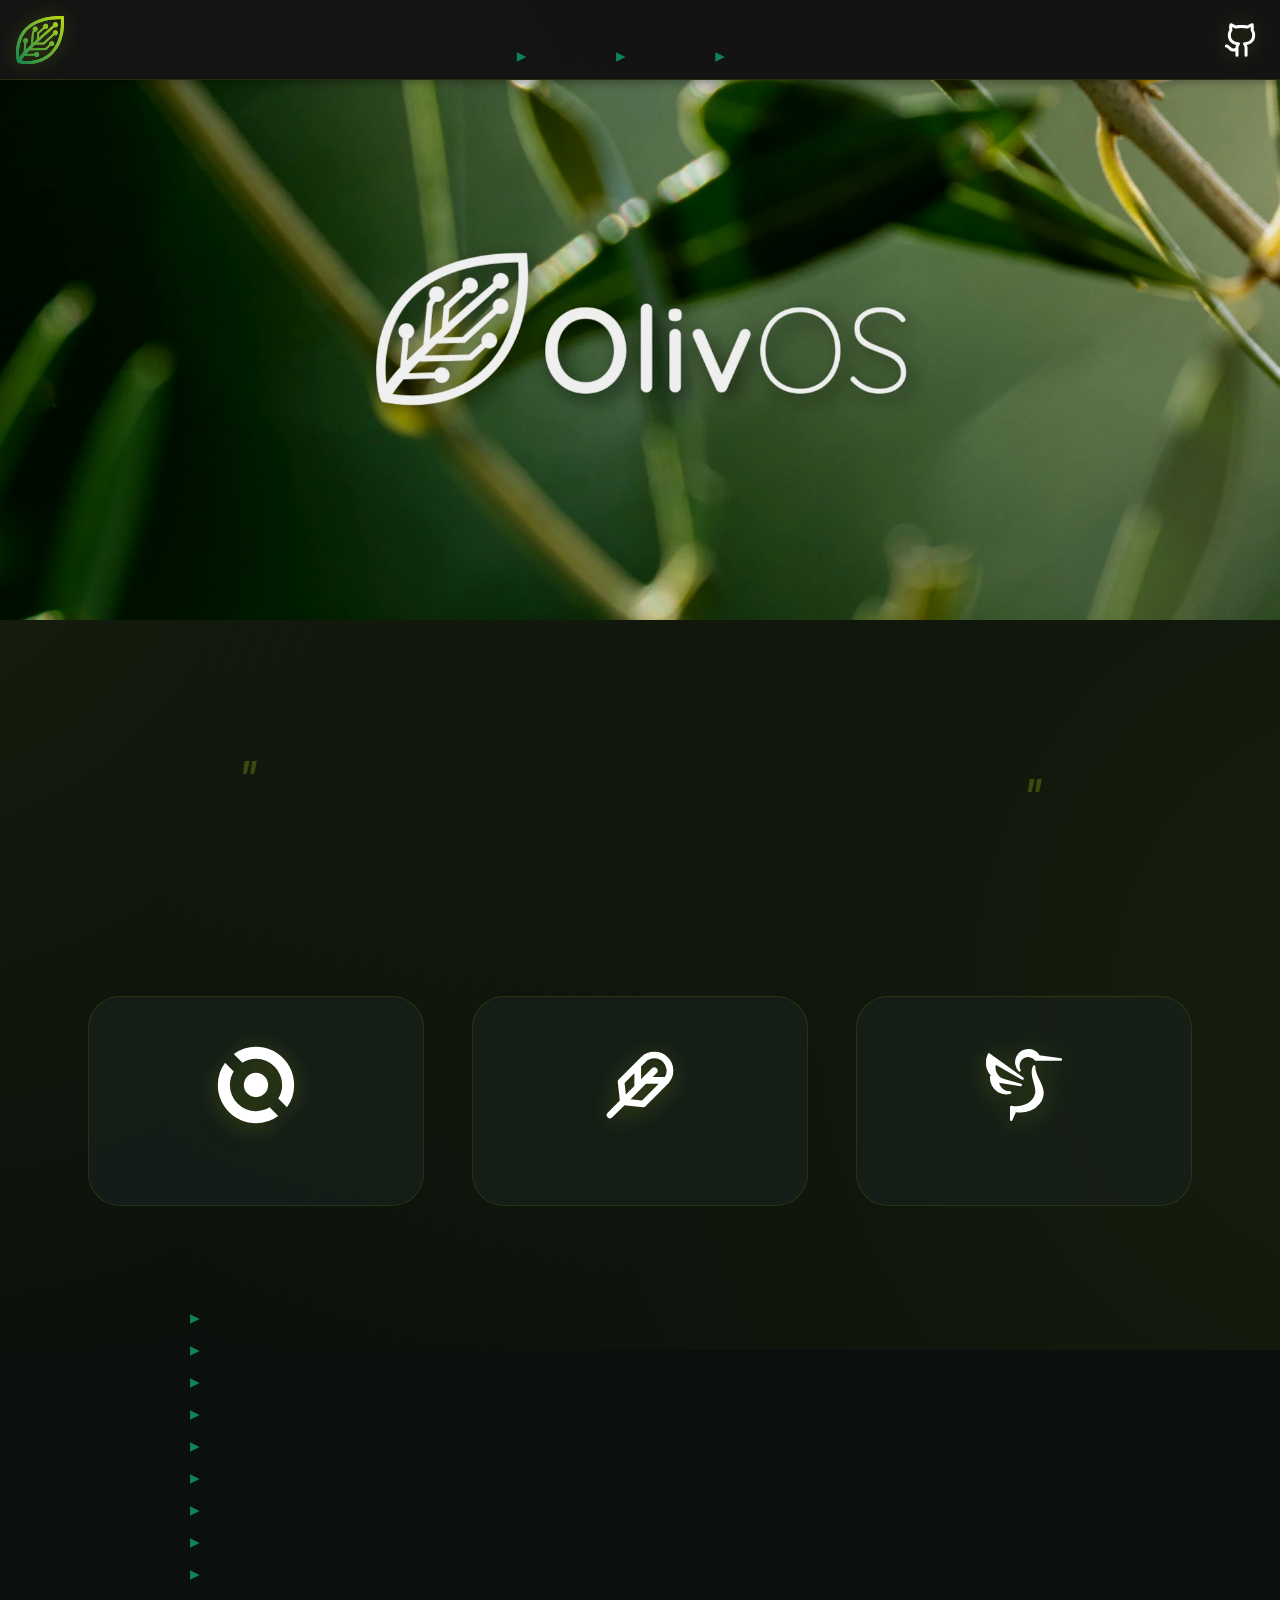
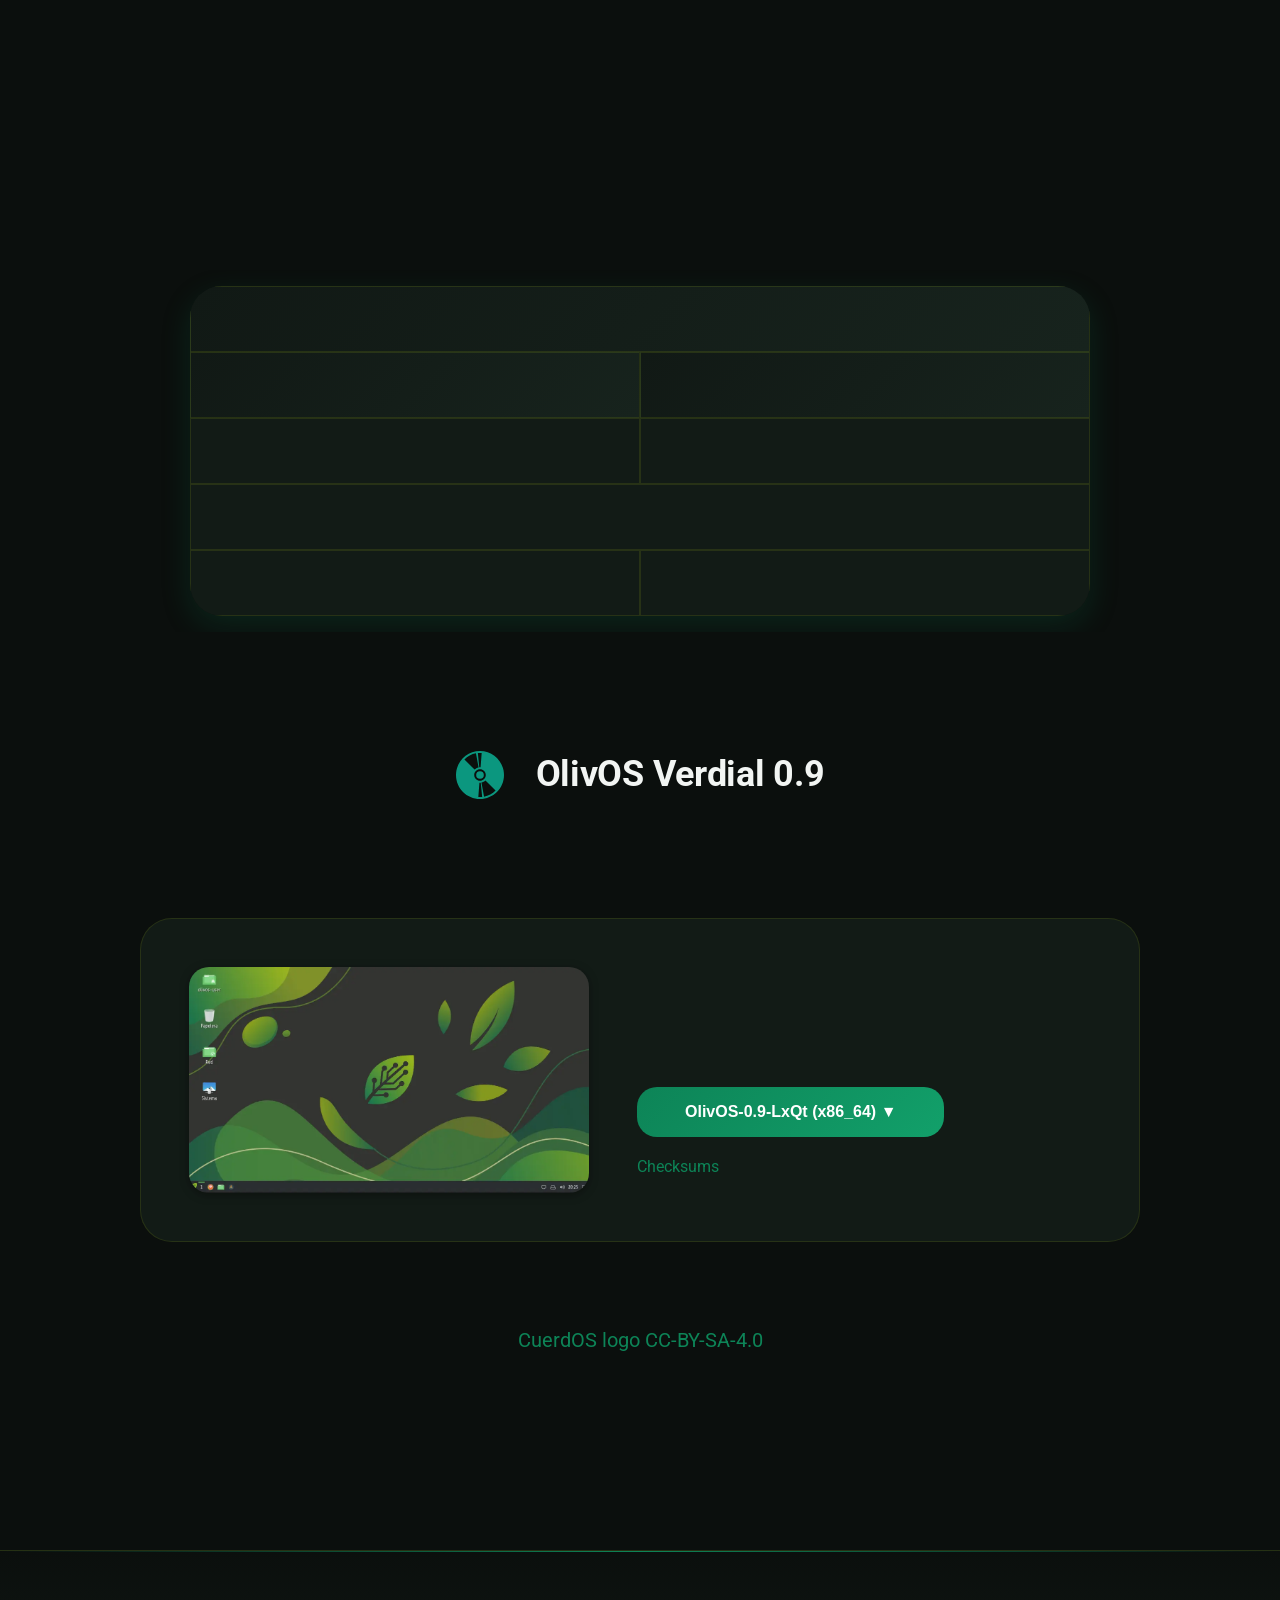
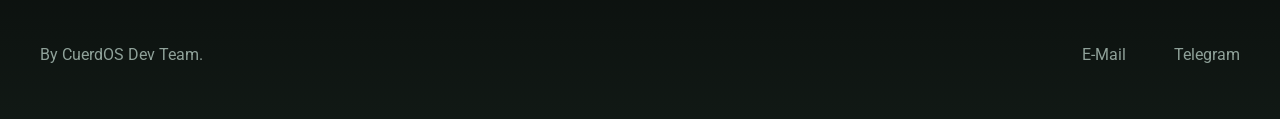
==== commit 28f677b0: "improve responsive experience" ====
--- a/index.html
+++ b/index.html
@@ -17,20 +17,32 @@
 
 <body>
 
+    <!-- Mobile menu overlay -->
+    <div class="mobile-overlay" id="mobileOverlay"></div>
+
     <nav class="navbar" role="navigation" aria-label="">
         <div class="navbar-container">
 
             <img src="images/olivos-logo.svg" alt="" class="nav-logo"
                  onclick="window.scrollTo({ top: 0, behavior: 'smooth' })">
 
-            <ul class="nav-menu">
+            <ul class="nav-menu" id="navMenu">
                 <li><a id="str-menu-about" href="#acerca" class="nav-link"></a></li>
                 <li><a id="str-menu-download" href="#descarga" class="nav-link"></a></li>
                 <li><a id="str-menu-wiki" href="wiki.html" class="nav-link"></a></li>
             </ul>
 
-            <img src="images/github.svg" alt="" class="nav-logo"
-                 onclick="window.location.href='https://github.com/PabloG-Dev'">
+            <div class="nav-right">
+                <img src="images/github.svg" alt="" class="nav-logo nav-github"
+                     onclick="window.location.href='https://github.com/PabloG-Dev'">
+
+                <!-- Hamburger button (mobile only) -->
+                <button class="hamburger" id="hamburgerBtn" aria-label="Open menu" aria-expanded="false">
+                    <span class="hamburger-line"></span>
+                    <span class="hamburger-line"></span>
+                    <span class="hamburger-line"></span>
+                </button>
+            </div>
         </div>
     </nav>
 
@@ -183,6 +195,71 @@
         </div>
     </footer>
 
+    <script>
+        // ===== Mobile hamburger menu =====
+        (function() {
+            var btn = document.getElementById('hamburgerBtn');
+            var menu = document.getElementById('navMenu');
+            var overlay = document.getElementById('mobileOverlay');
+
+            function openMenu() {
+                menu.classList.add('mobile-open');
+                overlay.classList.add('active');
+                btn.classList.add('active');
+                btn.setAttribute('aria-expanded', 'true');
+                document.body.style.overflow = 'hidden';
+            }
+
+            function closeMenu() {
+                menu.classList.remove('mobile-open');
+                overlay.classList.remove('active');
+                btn.classList.remove('active');
+                btn.setAttribute('aria-expanded', 'false');
+                document.body.style.overflow = '';
+            }
+
+            btn.addEventListener('click', function() {
+                if (menu.classList.contains('mobile-open')) {
+                    closeMenu();
+                } else {
+                    openMenu();
+                }
+            });
+
+            overlay.addEventListener('click', closeMenu);
+
+            // Close menu when a nav link is clicked
+            menu.querySelectorAll('.nav-link').forEach(function(link) {
+                link.addEventListener('click', closeMenu);
+            });
+        })();
+
+        // ===== Download dropdown: tap to toggle on mobile =====
+        (function() {
+            var dropdowns = document.querySelectorAll('.dropdown');
+            dropdowns.forEach(function(dd) {
+                var btn = dd.querySelector('.btn');
+                var content = dd.querySelector('.dropdown-content');
+
+                btn.addEventListener('click', function(e) {
+                    e.stopPropagation();
+                    // Close all others first
+                    document.querySelectorAll('.dropdown-content.dropdown-open').forEach(function(el) {
+                        if (el !== content) el.classList.remove('dropdown-open');
+                    });
+                    content.classList.toggle('dropdown-open');
+                });
+            });
+
+            // Close all dropdowns when clicking outside
+            document.addEventListener('click', function() {
+                document.querySelectorAll('.dropdown-content.dropdown-open').forEach(function(el) {
+                    el.classList.remove('dropdown-open');
+                });
+            });
+        })();
+    </script>
+
     <script>SJTSW_TranslatePage();</script>
 </body>
-</html>+</html>
--- a/style.css
+++ b/style.css
@@ -1,88 +1,88 @@
 /* Variables CSS modernas */
 :root {
-	--spacing-xs: 0.5rem;
-	--spacing-sm: 1rem;
-	--spacing-md: 2rem;
-	--spacing-lg: 3rem;
-	--spacing-xl: 5rem;
-
-	--radius-sm: 0.625rem;
-	--radius-md: 1.25rem;
-	--radius-lg: 2rem;
-
-	--transition-fast: 200ms cubic-bezier(0.4, 0, 0.2, 1);
-	--transition-medium: 400ms cubic-bezier(0.4, 0, 0.2, 1);
-	--transition-slow: 600ms cubic-bezier(0.4, 0, 0.2, 1);
-
-	--nav-height: 80px;
-
-	/* FIX: antes estaba desalineado con tu paleta */
-	--glow-color: var(--accent-glow);
-
-	/* Colores principales */
-	--bg-primary: #0b0f0d;
-	--bg-secondary: #111915;
-	--bg-tertiary: #17231d;
-	--bg-card: rgba(23, 35, 29, 0.65);
-
-	--text-primary: #f2f5f3;
-	--text-secondary: #c9d2cd;
-	--text-tertiary: #8fa199;
-
-	--accent-primary: #0d8457;
-	--accent-hover: #12a06a;
-	--accent-soft: #0d845780;
-	--accent-highlight: #bbdb13;
-	--accent-glow: rgba(187, 219, 19, 0.25);
-
-	--border-color: rgba(187, 219, 19, 0.12);
-	--border-strong: rgba(13, 132, 87, 0.35);
-
-	--shadow-sm: 0 2px 10px rgba(0, 0, 0, 0.35);
-	--shadow-md: 0 10px 30px rgba(13, 132, 87, 0.18);
-	--shadow-lg: 0 25px 70px rgba(0, 0, 0, 0.55);
-
-	--success: #0d8457;
-	--warning: #bbdb13;
-	--danger: #ff4d4d;
-	--info: #3aa0ff;
+        --spacing-xs: 0.5rem;
+        --spacing-sm: 1rem;
+        --spacing-md: 2rem;
+        --spacing-lg: 3rem;
+        --spacing-xl: 5rem;
+
+        --radius-sm: 0.625rem;
+        --radius-md: 1.25rem;
+        --radius-lg: 2rem;
+
+        --transition-fast: 200ms cubic-bezier(0.4, 0, 0.2, 1);
+        --transition-medium: 400ms cubic-bezier(0.4, 0, 0.2, 1);
+        --transition-slow: 600ms cubic-bezier(0.4, 0, 0.2, 1);
+
+        --nav-height: 80px;
+
+        /* FIX: antes estaba desalineado con tu paleta */
+        --glow-color: var(--accent-glow);
+
+        /* Colores principales */
+        --bg-primary: #0b0f0d;
+        --bg-secondary: #111915;
+        --bg-tertiary: #17231d;
+        --bg-card: rgba(23, 35, 29, 0.65);
+
+        --text-primary: #f2f5f3;
+        --text-secondary: #c9d2cd;
+        --text-tertiary: #8fa199;
+
+        --accent-primary: #0d8457;
+        --accent-hover: #12a06a;
+        --accent-soft: #0d845780;
+        --accent-highlight: #bbdb13;
+        --accent-glow: rgba(187, 219, 19, 0.25);
+
+        --border-color: rgba(187, 219, 19, 0.12);
+        --border-strong: rgba(13, 132, 87, 0.35);
+
+        --shadow-sm: 0 2px 10px rgba(0, 0, 0, 0.35);
+        --shadow-md: 0 10px 30px rgba(13, 132, 87, 0.18);
+        --shadow-lg: 0 25px 70px rgba(0, 0, 0, 0.55);
+
+        --success: #0d8457;
+        --warning: #bbdb13;
+        --danger: #ff4d4d;
+        --info: #3aa0ff;
 }
 
 /* Reset y base */
 *, *::before, *::after {
-	box-sizing: border-box;
-	margin: 0;
-	padding: 0;
+        box-sizing: border-box;
+        margin: 0;
+        padding: 0;
 }
 
 body {
-	font-family: 'Roboto', system-ui, -apple-system, sans-serif;
-	background-color: var(--bg-primary);
-	color: var(--text-primary);
-	line-height: 1.7;
-	overflow-x: hidden;
-	-webkit-font-smoothing: antialiased;
-	-moz-osx-font-smoothing: grayscale;
+        font-family: 'Roboto', system-ui, -apple-system, sans-serif;
+        background-color: var(--bg-primary);
+        color: var(--text-primary);
+        line-height: 1.7;
+        overflow-x: hidden;
+        -webkit-font-smoothing: antialiased;
+        -moz-osx-font-smoothing: grayscale;
 }
 
 img {
-	max-width: 100%;
-	height: auto;
-	display: block;
+        max-width: 100%;
+        height: auto;
+        display: block;
 }
 
 /* Efecto de gradiente animado de fondo */
 body::before {
-	content: '';
-	position: fixed;
-	top: -50%;
-	left: -50%;
-	width: 200%;
-	height: 200%;
+        content: '';
+        position: fixed;
+        top: -50%;
+        left: -50%;
+        width: 200%;
+        height: 200%;
     background: radial-gradient(circle at 20% 50%, var(--accent-glow) 0%, transparent 50%),
                 radial-gradient(circle at 80% 80%, var(--accent-glow) 0%, transparent 50%);
-    animation: gradientShift 20s ease infinite;	z-index: -1;
-	opacity: 0.3;
+    animation: gradientShift 20s ease infinite; z-index: -1;
+        opacity: 0.3;
 }
 
 @keyframes gradientShift {
@@ -103,657 +103,695 @@
 
 /* Navegación moderna con glassmorphism */
 .navbar {
-	position: fixed;
-	top: 0;
-	left: 0;
-	right: 0;
-	height: var(--nav-height);
-	background: rgba(21, 21, 21, 0.95);
-	border-bottom: 1px solid var(--border-color);
-	z-index: 10;
-	box-shadow: var(--shadow-sm);
+        position: fixed;
+        top: 0;
+        left: 0;
+        right: 0;
+        height: var(--nav-height);
+        background: rgba(21, 21, 21, 0.95);
+        border-bottom: 1px solid var(--border-color);
+        z-index: 10;
+        box-shadow: var(--shadow-sm);
 }
 
 .navbar-container {
-	height: 100%;
-	max-width: 1400px;
-	margin: 0 auto;
-	padding: 0 clamp(1rem, 5vw, 3rem);
-	display: flex;
-	justify-content: space-between;
-	align-items: center;
-	gap: var(--spacing-md);
+        height: 100%;
+        max-width: 1400px;
+        margin: 0 auto;
+        padding: 0 clamp(1rem, 5vw, 3rem);
+        display: flex;
+        justify-content: space-between;
+        align-items: center;
+        gap: var(--spacing-md);
 }
 
 .nav-logo {
-	width: 48px;
-	height: 48px;
-	cursor: pointer;
-	transition: transform var(--transition-medium), filter var(--transition-fast);
-	filter: drop-shadow(0 0 10px var(--accent-glow));
+        width: 48px;
+        height: 48px;
+        cursor: pointer;
+        transition: transform var(--transition-medium), filter var(--transition-fast);
+        filter: drop-shadow(0 0 10px var(--accent-glow));
 }
 
 .nav-logo:hover {
-	transform: scale(1.1) rotate(5deg);
-	filter: drop-shadow(0 0 20px var(--accent-primary));
+        transform: scale(1.1) rotate(5deg);
+        filter: drop-shadow(0 0 20px var(--accent-primary));
+}
+
+/* Nav-right wrapper: groups GitHub icon + hamburger */
+.nav-right {
+        display: flex;
+        align-items: center;
+        gap: 0.5rem;
 }
 
 .nav-menu {
-	display: flex;
-	list-style: none;
-	gap: clamp(1.5rem, 4vw, 3.75rem);
-	align-items: center;
+        display: flex;
+        list-style: none;
+        gap: clamp(1.5rem, 4vw, 3.75rem);
+        align-items: center;
 }
 
 .nav-link {
-	color: var(--text-secondary);
-	text-decoration: none;
-	font-weight: 500;
-	font-size: clamp(1.25rem, 1.5vw, 1.125rem);
-	position: relative;
-	transition: color var(--transition-fast);
-	letter-spacing: 0.3px;
+        color: var(--text-secondary);
+        text-decoration: none;
+        font-weight: 500;
+        font-size: clamp(1.25rem, 1.5vw, 1.125rem);
+        position: relative;
+        transition: color var(--transition-fast);
+        letter-spacing: 0.3px;
 }
 
 .nav-link::after {
-	content: '';
-	position: absolute;
-	bottom: -6px;
-	left: 50%;
-	width: 0;
-	height: 2px;
-	background: linear-gradient(90deg, var(--accent-primary), var(--accent-hover));
-	transition: all var(--transition-medium);
-	transform: translateX(-50%);
-	box-shadow: 0 0 10px var(--accent-glow);
+        content: '';
+        position: absolute;
+        bottom: -6px;
+        left: 50%;
+        width: 0;
+        height: 2px;
+        background: linear-gradient(90deg, var(--accent-primary), var(--accent-hover));
+        transition: all var(--transition-medium);
+        transform: translateX(-50%);
+        box-shadow: 0 0 10px var(--accent-glow);
 }
 
 .nav-link:hover {
-	color: var(--accent-primary);
+        color: var(--accent-primary);
 }
 
 .nav-link:hover::after {
-	width: 100%;
+        width: 100%;
+}
+
+/* Hamburger button (hidden on desktop) */
+.hamburger {
+        display: none;
+        flex-direction: column;
+        justify-content: center;
+        align-items: center;
+        gap: 5px;
+        width: 48px;
+        height: 48px;
+        background: none;
+        border: none;
+        cursor: pointer;
+        padding: 0;
+        -webkit-tap-highlight-color: transparent;
+}
+
+.hamburger-line {
+        display: block;
+        width: 24px;
+        height: 2px;
+        background: var(--text-secondary);
+        border-radius: 2px;
+        transition: all var(--transition-medium);
+}
+
+.hamburger.active .hamburger-line:nth-child(1) {
+        transform: translateY(7px) rotate(45deg);
+        background: var(--accent-highlight);
+}
+
+.hamburger.active .hamburger-line:nth-child(2) {
+        opacity: 0;
+}
+
+.hamburger.active .hamburger-line:nth-child(3) {
+        transform: translateY(-7px) rotate(-45deg);
+        background: var(--accent-highlight);
+}
+
+/* Mobile overlay (hidden on desktop) */
+.mobile-overlay {
+        position: fixed;
+        inset: 0;
+        background: rgba(0, 0, 0, 0.5);
+        z-index: 9;
+        opacity: 0;
+        visibility: hidden;
+        transition: all var(--transition-medium);
+}
+
+.mobile-overlay.active {
+        opacity: 1;
+        visibility: visible;
 }
 
 /* Dropdown con animación suave */
 .dropdown {
-	position: relative;
+        position: relative;
 }
 
 .dropdown-content {
-	position: absolute;
-	top: calc(100% + 1rem);
-	left: 50%;
-	transform: translateX(-50%) translateY(-10px);
-	min-width: 260px;
-	background: rgba(30, 30, 30, 0.95);
-	border: 1px solid var(--border-color);
-	border-radius: var(--radius-md);
-	opacity: 0;
-	visibility: hidden;
-	transition: all var(--transition-medium);
-	box-shadow: var(--shadow-lg);
-	overflow: hidden;
-	z-index: 20;
+        position: absolute;
+        top: calc(100% + 1rem);
+        left: 50%;
+        transform: translateX(-50%) translateY(-10px);
+        min-width: 260px;
+        background: rgba(30, 30, 30, 0.95);
+        border: 1px solid var(--border-color);
+        border-radius: var(--radius-md);
+        opacity: 0;
+        visibility: hidden;
+        transition: all var(--transition-medium);
+        box-shadow: var(--shadow-lg);
+        overflow: hidden;
+        z-index: 20;
 }
 
 .dropdown:hover .dropdown-content {
-	opacity: 1;
-	visibility: visible;
-	transform: translateX(-50%) translateY(0);
+        opacity: 1;
+        visibility: visible;
+        transform: translateX(-50%) translateY(0);
+}
+
+/* Mobile: tap toggles dropdown */
+.dropdown-content.dropdown-open {
+        opacity: 1;
+        visibility: visible;
+        transform: translateX(-50%) translateY(0);
 }
 
 .dropdown-content a {
-	display: flex;
-	align-items: center;
-	gap: var(--spacing-xs);
-	padding: var(--spacing-sm) var(--spacing-md);
-	color: var(--text-secondary);
-	text-decoration: none;
-	transition: all var(--transition-fast);
-	position: relative;
-	overflow: hidden;
+        display: flex;
+        align-items: center;
+        gap: var(--spacing-xs);
+        padding: var(--spacing-sm) var(--spacing-md);
+        color: var(--text-secondary);
+        text-decoration: none;
+        transition: all var(--transition-fast);
+        position: relative;
+        overflow: hidden;
+        min-height: 48px;
 }
 
 .dropdown-content a::before {
-	content: '';
-	position: absolute;
-	left: 0;
-	top: 0;
-	height: 100%;
-	width: 3px;
-	background: var(--accent-primary);
-	transform: scaleY(0);
-	transition: transform var(--transition-fast);
+        content: '';
+        position: absolute;
+        left: 0;
+        top: 0;
+        height: 100%;
+        width: 3px;
+        background: var(--accent-primary);
+        transform: scaleY(0);
+        transition: transform var(--transition-fast);
 }
 
 .dropdown-content a:hover {
-	background: var(--accent-soft);
-	color: var(--accent-primary);
-	padding-left: calc(var(--spacing-md) + 6px);
+        background: var(--accent-soft);
+        color: var(--accent-primary);
+        padding-left: calc(var(--spacing-md) + 6px);
 }
 
 .dropdown-content a:hover::before {
-	transform: scaleY(1);
+        transform: scaleY(1);
 }
 
 /* Hero section con parallax */
 .hero {
-	margin-top: var(--nav-height);
-	width: 100%;
-	height: 60vh;
-	object-fit: cover;
-	filter: brightness(0.9) contrast(1.1);
-	box-shadow: inset 0 -100px 100px -50px var(--bg-primary);
-	position: relative;
+        margin-top: var(--nav-height);
+        width: 100%;
+        height: 60vh;
+        object-fit: cover;
+        filter: brightness(0.9) contrast(1.1);
+        box-shadow: inset 0 -100px 100px -50px var(--bg-primary);
+        position: relative;
 }
 
 /* Contenedor principal */
 .container {
-	max-width: 1200px;
-	margin: 0 auto;
-	padding: 0 clamp(1rem, 5vw, 3rem);
+        max-width: 1200px;
+        margin: 0 auto;
+        padding: 0 clamp(1rem, 5vw, 3rem);
 }
 
 .section {
-	padding: var(--spacing-xl) 0;
-	position: relative;
+        padding: var(--spacing-xl) 0;
+        position: relative;
 }
 
 /* Tipografía fluida con efectos */
 h1 {
-	font-size: clamp(2.5rem, 6vw, 3.5rem);
-	font-weight: 700;
-	text-align: center;
-	margin-bottom: var(--spacing-lg);
-	background: linear-gradient(135deg, var(--text-primary), var(--accent-primary));
-	-webkit-background-clip: text;
-	-webkit-text-fill-color: transparent;
-	background-clip: text;
-	letter-spacing: -0.5px;
-	position: relative;
-	display: inline-block;
-	width: 100%;
+        font-size: clamp(2.5rem, 6vw, 3.5rem);
+        font-weight: 700;
+        text-align: center;
+        margin-bottom: var(--spacing-lg);
+        background: linear-gradient(135deg, var(--text-primary), var(--accent-primary));
+        -webkit-background-clip: text;
+        -webkit-text-fill-color: transparent;
+        background-clip: text;
+        letter-spacing: -0.5px;
+        position: relative;
+        display: inline-block;
+        width: 100%;
 }
 
 h2 {
-	font-size: clamp(1.75rem, 4vw, 2.25rem);
-	font-weight: 700;
-	text-align: center;
-	margin-bottom: var(--spacing-md);
-	color: var(--text-primary);
-	letter-spacing: -0.3px;
+        font-size: clamp(1.75rem, 4vw, 2.25rem);
+        font-weight: 700;
+        text-align: center;
+        margin-bottom: var(--spacing-md);
+        color: var(--text-primary);
+        letter-spacing: -0.3px;
 }
 
 h3 {
-	font-size: clamp(1.50rem, 3vw, 1.5rem);
-	font-weight: 600;
-	color: var(--text-primary);
+        font-size: clamp(1.50rem, 3vw, 1.5rem);
+        font-weight: 600;
+        color: var(--text-primary);
 }
 
 p {
-	font-size: clamp(1.25rem, 2vw, 1.125rem);
-	margin-bottom: var(--spacing-md);
-	color: var(--text-secondary);
-	line-height: 1.8;
+        font-size: clamp(1.25rem, 2vw, 1.125rem);
+        margin-bottom: var(--spacing-md);
+        color: var(--text-secondary);
+        line-height: 1.8;
 }
 
 .text-center {
-	text-align: center;
+        text-align: center;
 }
 
 .text-accent {
-	color: var(--accent-primary);
-	position: relative;
-	transition: color var(--transition-fast);
+        color: var(--accent-primary);
+        position: relative;
+        transition: color var(--transition-fast);
 }
 
 .text-accent:hover {
-	color: var(--accent-hover);
-	text-decoration: underline;
-	text-decoration-color: var(--accent-primary);
-	text-decoration-thickness: 2px;
-	text-underline-offset: 4px;
+        color: var(--accent-hover);
+        text-decoration: underline;
+        text-decoration-color: var(--accent-primary);
+        text-decoration-thickness: 2px;
+        text-underline-offset: 4px;
 }
 
 /* Slogan destacado */
 .slogan {
-	font-size: clamp(1.25rem, 3vw, 1.75rem);
-	font-style: italic;
-	text-align: center;
-	margin: var(--spacing-lg) auto;
-	padding: var(--spacing-md);
-	max-width: 800px;
-	position: relative;
-	color: var(--accent-primary);
-	font-weight: 300;
+        font-size: clamp(1.25rem, 3vw, 1.75rem);
+        font-style: italic;
+        text-align: center;
+        margin: var(--spacing-lg) auto;
+        padding: var(--spacing-md);
+        max-width: 800px;
+        position: relative;
+        color: var(--accent-primary);
+        font-weight: 300;
 }
 
 .slogan::before,
 .slogan::after {
-	content: '"';
-	font-size: 3rem;
-	color: var(--accent-glow);
-	position: absolute;
-	font-weight: 700;
+        content: '"';
+        font-size: 3rem;
+        color: var(--accent-glow);
+        position: absolute;
+        font-weight: 700;
 }
 
 .slogan::before {
-	top: -10px;
-	left: 0;
+        top: -10px;
+        left: 0;
 }
 
 .slogan::after {
-	bottom: -30px;
-	right: 0;
+        bottom: -30px;
+        right: 0;
 }
 
 /* Features grid moderno con cards glassmorphism */
 .features-grid {
-	display: grid;
-	grid-template-columns: repeat(auto-fit, minmax(280px, 1fr));
-	gap: var(--spacing-lg);
-	margin: var(--spacing-xl) 0;
+        display: grid;
+        grid-template-columns: repeat(auto-fit, minmax(280px, 1fr));
+        gap: var(--spacing-lg);
+        margin: var(--spacing-xl) 0;
 }
 
 .feature-card {
-	padding: var(--spacing-lg);
-	text-align: center;
-	border-radius: var(--radius-lg);
-	background: var(--bg-card);
-	border: 1px solid var(--border-color);
-	transition: all var(--transition-medium);
-	position: relative;
-	overflow: hidden;
+        padding: var(--spacing-lg);
+        text-align: center;
+        border-radius: var(--radius-lg);
+        background: var(--bg-card);
+        border: 1px solid var(--border-color);
+        transition: all var(--transition-medium);
+        position: relative;
+        overflow: hidden;
 }
 
 .feature-card::before {
-	content: '';
-	position: absolute;
-	top: 0;
-	left: 0;
-	right: 0;
-	height: 4px;
-	background: linear-gradient(90deg, var(--accent-primary), var(--accent-hover));
-	transform: scaleX(0);
-	transition: transform var(--transition-medium);
+        content: '';
+        position: absolute;
+        top: 0;
+        left: 0;
+        right: 0;
+        height: 4px;
+        background: linear-gradient(90deg, var(--accent-primary), var(--accent-hover));
+        transform: scaleX(0);
+        transition: transform var(--transition-medium);
 }
 
 .feature-card:hover {
-	transform: translateY(-10px) scale(1.02);
-	box-shadow: var(--shadow-lg), 0 0 40px var(--accent-glow);
-	border-color: var(--accent-primary);
+        transform: translateY(-10px) scale(1.02);
+        box-shadow: var(--shadow-lg), 0 0 40px var(--accent-glow);
+        border-color: var(--accent-primary);
 }
 
 .feature-card:hover::before {
-	transform: scaleX(1);
+        transform: scaleX(1);
 }
 
 .feature-card img {
-	width: 80px;
-	height: 80px;
-	margin: 0 auto var(--spacing-md);
-	filter: drop-shadow(0 4px 12px var(--accent-glow));
-	transition: transform var(--transition-medium);
+        width: 80px;
+        height: 80px;
+        margin: 0 auto var(--spacing-md);
+        filter: drop-shadow(0 4px 12px var(--accent-glow));
+        transition: transform var(--transition-medium);
 }
 
 .feature-card:hover img {
-	transform: scale(1.1) rotate(5deg);
+        transform: scale(1.1) rotate(5deg);
 }
 
 .feature-card h3 {
-	margin-bottom: var(--spacing-sm);
-	color: var(--accent-primary);
+        margin-bottom: var(--spacing-sm);
+        color: var(--accent-primary);
 }
 
 .feature-card p {
-	font-size: 1.15 rem;
-	line-height: 1.6;
+        font-size: 1.15rem;
+        line-height: 1.6;
 }
 
 /* Lista con estilo */
 ul {
-	list-style: none;
-	padding: 0;
+        list-style: none;
+        padding: 0;
 }
 
 ul li {
-	padding: var(--spacing-sm) 0;
-	padding-left: var(--spacing-lg);
-	position: relative;
-	color: var(--text-secondary);
-	font-size: clamp(1.25rem, 2vw, 1.125rem);
-	transition: color var(--transition-fast);
+        padding: var(--spacing-sm) 0;
+        padding-left: var(--spacing-lg);
+        position: relative;
+        color: var(--text-secondary);
+        font-size: clamp(1.25rem, 2vw, 1.125rem);
+        transition: color var(--transition-fast);
 }
 
 ul li::before {
-	content: '▸';
-	position: absolute;
-	left: 0;
-	color: var(--accent-primary);
-	font-size: 1.2rem;
-	transition: transform var(--transition-fast);
+        content: '▸';
+        position: absolute;
+        left: 0;
+        color: var(--accent-primary);
+        font-size: 1.2rem;
+        transition: transform var(--transition-fast);
 }
 
 ul li:hover {
-	color: var(--text-primary);
+        color: var(--text-primary);
 }
 
 ul li:hover::before {
-	transform: translateX(5px);
+        transform: translateX(5px);
 }
 
 /* Botones modernos con efectos */
 .btn {
-	display: inline-flex;
-	align-items: center;
-	justify-content: center;
-	gap: var(--spacing-xs);
-	padding: var(--spacing-sm) var(--spacing-lg);
-	background: linear-gradient(135deg, var(--accent-primary), var(--accent-hover));
-	color: white;
-	border: none;
-	border-radius: var(--radius-md);
-	font-weight: 700;
-	font-size: 1rem;
-	text-decoration: none;
-	cursor: pointer;
-	transition: all var(--transition-medium);
-	position: relative;
-	overflow: hidden;
+        display: inline-flex;
+        align-items: center;
+        justify-content: center;
+        gap: var(--spacing-xs);
+        padding: var(--spacing-sm) var(--spacing-lg);
+        background: linear-gradient(135deg, var(--accent-primary), var(--accent-hover));
+        color: white;
+        border: none;
+        border-radius: var(--radius-md);
+        font-weight: 700;
+        font-size: 1rem;
+        text-decoration: none;
+        cursor: pointer;
+        transition: all var(--transition-medium);
+        position: relative;
+        overflow: hidden;
+        min-height: 48px;
+        -webkit-tap-highlight-color: transparent;
 }
 
 .btn::before {
-	content: '';
-	position: absolute;
-	top: 50%;
-	left: 50%;
-	width: 0;
-	height: 0;
-	border-radius: 50%;
-	background: rgba(255, 255, 255, 0.3);
-	transform: translate(-50%, -50%);
-	transition: width var(--transition-medium), height var(--transition-medium);
+        content: '';
+        position: absolute;
+        top: 50%;
+        left: 50%;
+        width: 0;
+        height: 0;
+        border-radius: 50%;
+        background: rgba(255, 255, 255, 0.3);
+        transform: translate(-50%, -50%);
+        transition: width var(--transition-medium), height var(--transition-medium);
 }
 
 .btn:hover::before {
-	width: 300px;
-	height: 300px;
+        width: 300px;
+        height: 300px;
 }
 
 .btn:hover {
-	transform: translateY(-3px);
-	box-shadow: 0 8px 25px var(--accent-glow);
+        transform: translateY(-3px);
+        box-shadow: 0 8px 25px var(--accent-glow);
 }
 
 .btn:active {
-	transform: translateY(-1px);
+        transform: translateY(-1px);
 }
 
 /* Tabla moderna */
 .table-container {
-	overflow-x: auto;
-	margin: var(--spacing-xl) 0;
-	padding: var(--spacing-sm);
+        overflow-x: auto;
+        -webkit-overflow-scrolling: touch;
+        margin: var(--spacing-xl) 0;
+        padding: var(--spacing-sm);
 }
 
 table {
-	width: 100%;
+        width: 100%;
     table-layout: fixed;
-	max-width: 900px;
-	margin: 0 auto;
-	border-collapse: separate;
-	border-spacing: 0;
-	border-radius: var(--radius-lg);
-	overflow: hidden;
-	box-shadow: var(--shadow-md);
-	background: var(--bg-card);
+        max-width: 900px;
+        margin: 0 auto;
+        border-collapse: separate;
+        border-spacing: 0;
+        border-radius: var(--radius-lg);
+        overflow: hidden;
+        box-shadow: var(--shadow-md);
+        background: var(--bg-card);
 }
 
 th, td {
-	padding: var(--spacing-md);
-	text-align: center;
-	border: 1px solid var(--border-color);
-	font-size: 1.15rem;
+        padding: var(--spacing-md);
+        text-align: center;
+        border: 1px solid var(--border-color);
+        font-size: 1.15rem;
+        word-wrap: break-word;
+        overflow-wrap: break-word;
 }
 
 th {
-	background: linear-gradient(135deg, var(--bg-secondary), var(--bg-tertiary));
-	font-weight: 700;
-	color: var(--accent-primary);
-	letter-spacing: 0.5px;
-	text-transform: uppercase;
+        background: linear-gradient(135deg, var(--bg-secondary), var(--bg-tertiary));
+        font-weight: 700;
+        color: var(--accent-primary);
+        letter-spacing: 0.5px;
+        text-transform: uppercase;
 }
 
 tbody tr {
-	transition: background var(--transition-fast);
+        transition: background var(--transition-fast);
 }
 
 tbody tr:hover {
-	background: rgba(178, 197, 48, 0.05);
+        background: rgba(178, 197, 48, 0.05);
 }
 
 /* Downloads grid con efecto hover impresionante */
 .downloads-grid {
-	display: flex;
-	justify-content: center;
-	margin: var(--spacing-xl) 0;
+        display: flex;
+        justify-content: center;
+        margin: var(--spacing-xl) 0;
 }
 
 .download-card {
-	display: flex;
-	align-items: center;
-	gap: var(--spacing-lg);
-
-	background: var(--bg-card);
-	border: 1px solid var(--border-color);
-	border-radius: var(--radius-lg);
-
-	padding: var(--spacing-lg);
-	position: relative;
-
-	max-width: 1000px;
-	width: 100%;
-
-	transition: all var(--transition-medium);
-	overflow: visible;
+        display: flex;
+        align-items: center;
+        gap: var(--spacing-lg);
+
+        background: var(--bg-card);
+        border: 1px solid var(--border-color);
+        border-radius: var(--radius-lg);
+
+        padding: var(--spacing-lg);
+        position: relative;
+
+        max-width: 1000px;
+        width: 100%;
+
+        transition: all var(--transition-medium);
+        overflow: visible;
 }
 
 .download-card::after {
-	content: '';
-	position: absolute;
-	inset: -2px;
-	border-radius: var(--radius-lg);
-	opacity: 0;
-	z-index: -1;
-	transition: opacity var(--transition-medium);
+        content: '';
+        position: absolute;
+        inset: -2px;
+        border-radius: var(--radius-lg);
+        opacity: 0;
+        z-index: -1;
+        transition: opacity var(--transition-medium);
 }
 
 .download-card:hover {
-	transform: scale(1.03);
-	box-shadow: var(--shadow-lg);
+        transform: scale(1.03);
+        box-shadow: var(--shadow-lg);
+        border-color: var(--accent-primary);
 }
 
 .download-card:hover::after {
-	opacity: 1;
+        opacity: 1;
 }
 
 .download-card img {
-	width: 380px;
-	height: 220px;
-	object-fit: cover;
-
-	border-radius: var(--radius-md);
-
-	transition: transform var(--transition-medium);
-	box-shadow: var(--shadow-sm);
-
-	flex-shrink: 0;
-}
-
-.download-card:hover img {
-	transform: scale(1.05);
+        width: 400px;
+        object-fit: cover;
+        border-radius: var(--radius-md);
+        transition: transform var(--transition-medium);
+        box-shadow: var(--shadow-sm);
+        flex-shrink: 0;
 }
 
 .download-card h2 {
-	margin-bottom: var(--spacing-sm);
-	color: var(--accent-primary);
+        margin-bottom: var(--spacing-sm);
+        color: var(--accent-primary);
 }
 
 .download-card p {
-	margin-bottom: var(--spacing-md);
-	min-height: 60px;
+        margin-bottom: var(--spacing-md);
+        min-height: 60px;
 }
 
 .download-content {
-	display: flex;
-	flex-direction: column;
-	justify-content: center;
-	text-align: left;
-	width: 100%;
+        display: flex;
+        flex-direction: column;
+        justify-content: center;
+        text-align: left;
+        width: 100%;
 }
 
 .download-content h2 {
-	text-align: left;
-	margin-bottom: var(--spacing-sm);
+        text-align: left;
+        margin-bottom: var(--spacing-sm);
 }
 
 /* Section header con icono */
 .section-header {
-	display: flex;
-	align-items: center;
-	justify-content: center;
-	gap: var(--spacing-md);
-	margin-bottom: var(--spacing-xl);
-	padding: var(--spacing-md);
+        display: flex;
+        align-items: center;
+        justify-content: center;
+        gap: var(--spacing-md);
+        margin-bottom: var(--spacing-xl);
+        padding: var(--spacing-md);
 }
 
 .section-header img {
-	width: 48px;
-	height: 48px;
-	filter: brightness(0) saturate(100%) invert(42%) sepia(55%) saturate(600%) hue-rotate(120deg);
-	animation: pulse 3s ease-in-out infinite;
+        width: 48px;
+        height: 48px;
+        filter: brightness(0) saturate(100%) invert(42%) sepia(55%) saturate(600%) hue-rotate(120deg);
+        animation: pulse 3s ease-in-out infinite;
 }
 
 @keyframes pulse {
-	0%, 100% { transform: scale(1); }
-	50% { transform: scale(1.1); }
+        0%, 100% { transform: scale(1); }
+        50% { transform: scale(1.1); }
 }
 
 .section-header h2 {
-	margin: 0;
+        margin: 0;
 }
 
 /* Footer moderno */
 footer {
-	background: linear-gradient(to bottom, var(--bg-primary), var(--bg-secondary));
-	color: var(--text-tertiary);
-	padding: var(--spacing-xl) var(--spacing-md);
-	margin-top: var(--spacing-xl);
-	border-top: 1px solid var(--border-color);
-	position: relative;
+        background: linear-gradient(to bottom, var(--bg-primary), var(--bg-secondary));
+        color: var(--text-tertiary);
+        padding: var(--spacing-xl) var(--spacing-md);
+        margin-top: var(--spacing-xl);
+        border-top: 1px solid var(--border-color);
+        position: relative;
 }
 
 footer::before {
-	content: '';
-	position: absolute;
-	top: 0;
-	left: 0;
-	right: 0;
-	height: 1px;
-	background: linear-gradient(90deg, transparent, var(--accent-primary), transparent);
+        content: '';
+        position: absolute;
+        top: 0;
+        left: 0;
+        right: 0;
+        height: 1px;
+        background: linear-gradient(90deg, transparent, var(--accent-primary), transparent);
 }
 
 .footer-content {
-	max-width: 1200px;
-	margin: 0 auto;
-	display: flex;
-	justify-content: space-between;
-	align-items: center;
-	flex-wrap: wrap;
-	gap: var(--spacing-md);
+        max-width: 1200px;
+        margin: 0 auto;
+        display: flex;
+        justify-content: space-between;
+        align-items: center;
+        flex-wrap: wrap;
+        gap: var(--spacing-md);
 }
 
 .footer-links {
-	display: flex;
-	gap: var(--spacing-lg);
+        display: flex;
+        gap: var(--spacing-lg);
 }
 
 .footer-links a {
-	color: var(--text-tertiary);
-	text-decoration: none;
-	transition: all var(--transition-fast);
-	position: relative;
+        color: var(--text-tertiary);
+        text-decoration: none;
+        transition: all var(--transition-fast);
+        position: relative;
+        min-height: 48px;
+        display: flex;
+        align-items: center;
 }
 
 .footer-links a::after {
-	content: '';
-	position: absolute;
-	bottom: -4px;
-	left: 0;
-	width: 0;
-	height: 2px;
-	background: var(--accent-primary);
-	transition: width var(--transition-fast);
+        content: '';
+        position: absolute;
+        bottom: -4px;
+        left: 0;
+        width: 0;
+        height: 2px;
+        background: var(--accent-primary);
+        transition: width var(--transition-fast);
 }
 
 .footer-links a:hover {
-	color: var(--accent-primary);
-	transform: translateY(-2px);
+        color: var(--accent-primary);
+        transform: translateY(-2px);
 }
 
 .footer-links a:hover::after {
-	width: 100%;
-}
-
-/* Responsive */
-@media (max-width: 768px) {
-	.nav-menu {
-		gap: var(--spacing-sm);
-	}
-
-	.downloads-grid {
-		grid-template-columns: 1fr;
-	}
-
-	.footer-content {
-		flex-direction: column;
-		text-align: center;
-	}
-
-	.hero {
-		height: 40vh;
-	}
-	.download-card {
-	flex-direction: column;
-	text-align: center;
-	}
-
-	.download-content {
-		text-align: center;
-	}
-
-	.download-card img {
-		width: 100%;
-		height: auto;
-	}
+        width: 100%;
 }
 
 /* Animaciones de entrada */
 @keyframes fadeInUp {
-	from {
-		opacity: 0;
-		transform: translateY(30px);
-	}
-	to {
-		opacity: 1;
-		transform: translateY(0);
-	}
+        from {
+                opacity: 0;
+                transform: translateY(30px);
+        }
+        to {
+                opacity: 1;
+                transform: translateY(0);
+        }
 }
 
 .fade-in {
-	animation: fadeInUp 0.8s ease-out backwards;
+        animation: fadeInUp 0.8s ease-out backwards;
 }
 
 .fade-in:nth-child(1) { animation-delay: 0.1s; }
@@ -763,11 +801,206 @@
 
 /* Scroll smooth */
 html {
-	scroll-behavior: smooth;
+        scroll-behavior: smooth;
 }
 
 /* Selection styling */
 ::selection {
-	background: var(--accent-primary);
-	color: var(--bg-primary);
-}
+        background: var(--accent-primary);
+        color: var(--bg-primary);
+}
+
+/* ========================================
+   RESPONSIVE: MOBILE (max-width: 768px)
+   Only overrides for small screens.
+   Desktop styles are the base above.
+   ======================================== */
+@media (max-width: 768px) {
+        /* ---- Hamburger button visible ---- */
+        .hamburger {
+                display: flex;
+        }
+
+        /* ---- Nav menu becomes a slide-in drawer ---- */
+        .nav-menu {
+                position: fixed;
+                top: 0;
+                right: -280px;
+                width: 280px;
+                height: 100vh;
+                background: var(--bg-secondary);
+                border-left: 1px solid var(--border-color);
+                flex-direction: column;
+                padding: 6rem 1.5rem 2rem;
+                gap: 0;
+                z-index: 11;
+                transition: right var(--transition-medium);
+                box-shadow: var(--shadow-lg);
+                align-items: stretch;
+        }
+
+        .nav-menu.mobile-open {
+                right: 0;
+        }
+
+        .nav-link {
+                padding: 0.875rem 1rem;
+                font-size: 1.125rem;
+                min-height: 48px;
+                display: flex;
+                align-items: center;
+                border-radius: var(--radius-sm);
+        }
+
+        /* Hide underline animation in mobile drawer */
+        .nav-link::after {
+                display: none;
+        }
+
+        .nav-link:hover {
+                background: var(--bg-tertiary);
+        }
+
+        /* ---- Hero shorter on mobile ---- */
+        .hero {
+                height: 35vh;
+        }
+
+        /* ---- Container less padding ---- */
+        .container {
+                padding: 0 1.25rem;
+        }
+
+        .section {
+                padding: 3rem 0;
+        }
+
+        /* ---- Features: single column ---- */
+        .features-grid {
+                grid-template-columns: 1fr;
+                gap: 1.25rem;
+                margin: var(--spacing-lg) 0;
+        }
+
+        .feature-card {
+                padding: 1.5rem;
+        }
+
+        .feature-card img {
+                width: 60px;
+                height: 60px;
+        }
+
+        .feature-card p {
+                font-size: 0.9375rem;
+                line-height: 1.7;
+        }
+
+        /* ---- Table: smaller padding ---- */
+        th, td {
+                padding: 0.75rem 0.5rem;
+                font-size: 0.9375rem;
+        }
+
+        th {
+                font-size: 0.8125rem;
+        }
+
+        /* ---- Download card: stack vertically ---- */
+        .download-card {
+                flex-direction: column;
+                text-align: center;
+                padding: 0;
+                gap: 0;
+                overflow: visible;
+        }
+
+        .download-card img {
+                width: 100%;
+                height: 200px;
+                object-fit: cover;
+                border-radius: var(--radius-lg) var(--radius-lg) 0 0;
+        }
+
+        .download-content {
+                text-align: center;
+                padding: 1.25rem;
+                gap: 0.75rem;
+        }
+
+        .download-content h2 {
+                text-align: center;
+                font-size: clamp(1.25rem, 3vw, 1.75rem);
+        }
+
+        .download-card p {
+                min-height: auto;
+                margin-bottom: var(--spacing-sm);
+        }
+
+        .btn {
+                padding: 0.75rem 1.25rem;
+                font-size: 0.9375rem;
+        }
+
+        /* ---- Dropdown: full-width on mobile ---- */
+        .dropdown-content {
+                left: 0;
+                transform: translateY(-10px);
+                min-width: 100%;
+        }
+
+        .dropdown:hover .dropdown-content {
+                transform: translateY(0);
+        }
+
+        .dropdown-content.dropdown-open {
+                transform: translateY(0);
+        }
+
+        /* ---- Footer: centered column ---- */
+        .footer-content {
+                flex-direction: column;
+                text-align: center;
+        }
+
+        /* ---- Nav menu gap ---- */
+        .nav-menu {
+                gap: var(--spacing-sm);
+        }
+
+        /* ---- Footer less padding ---- */
+        footer {
+                padding: 2.5rem 1.25rem;
+        }
+
+        /* ---- Section header icon smaller ---- */
+        .section-header img {
+                width: 40px;
+                height: 40px;
+        }
+
+        /* ---- List items smaller padding ---- */
+        ul li {
+                padding: 0.625rem 0;
+                padding-left: 1.5rem;
+        }
+
+        ul li::before {
+                font-size: 1.1rem;
+        }
+}
+
+/* ========================================
+   Safe areas para móviles con notch
+   ======================================== */
+@supports (padding: max(0px)) {
+        footer {
+                padding-bottom: max(2.5rem, env(safe-area-inset-bottom));
+        }
+
+        .navbar-container {
+                padding-left: max(1rem, env(safe-area-inset-left));
+                padding-right: max(1rem, env(safe-area-inset-right));
+        }
+}
